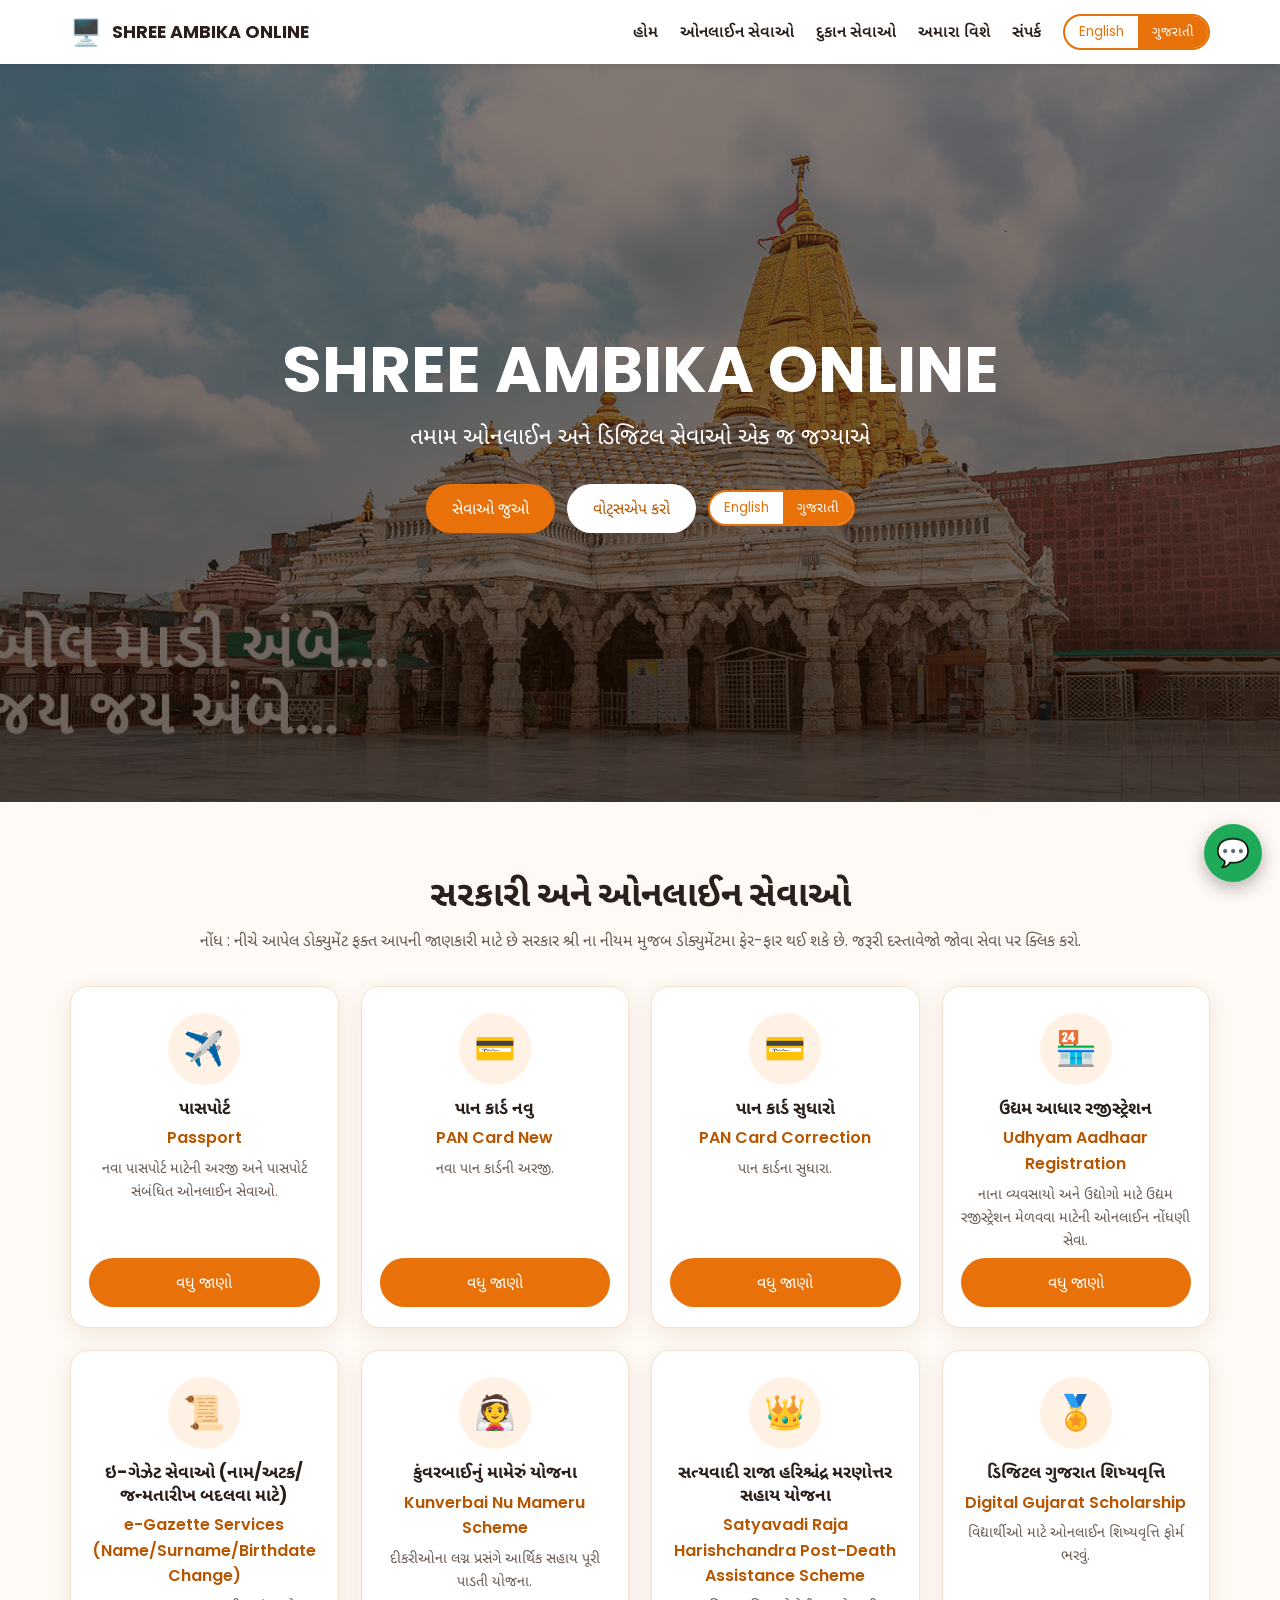
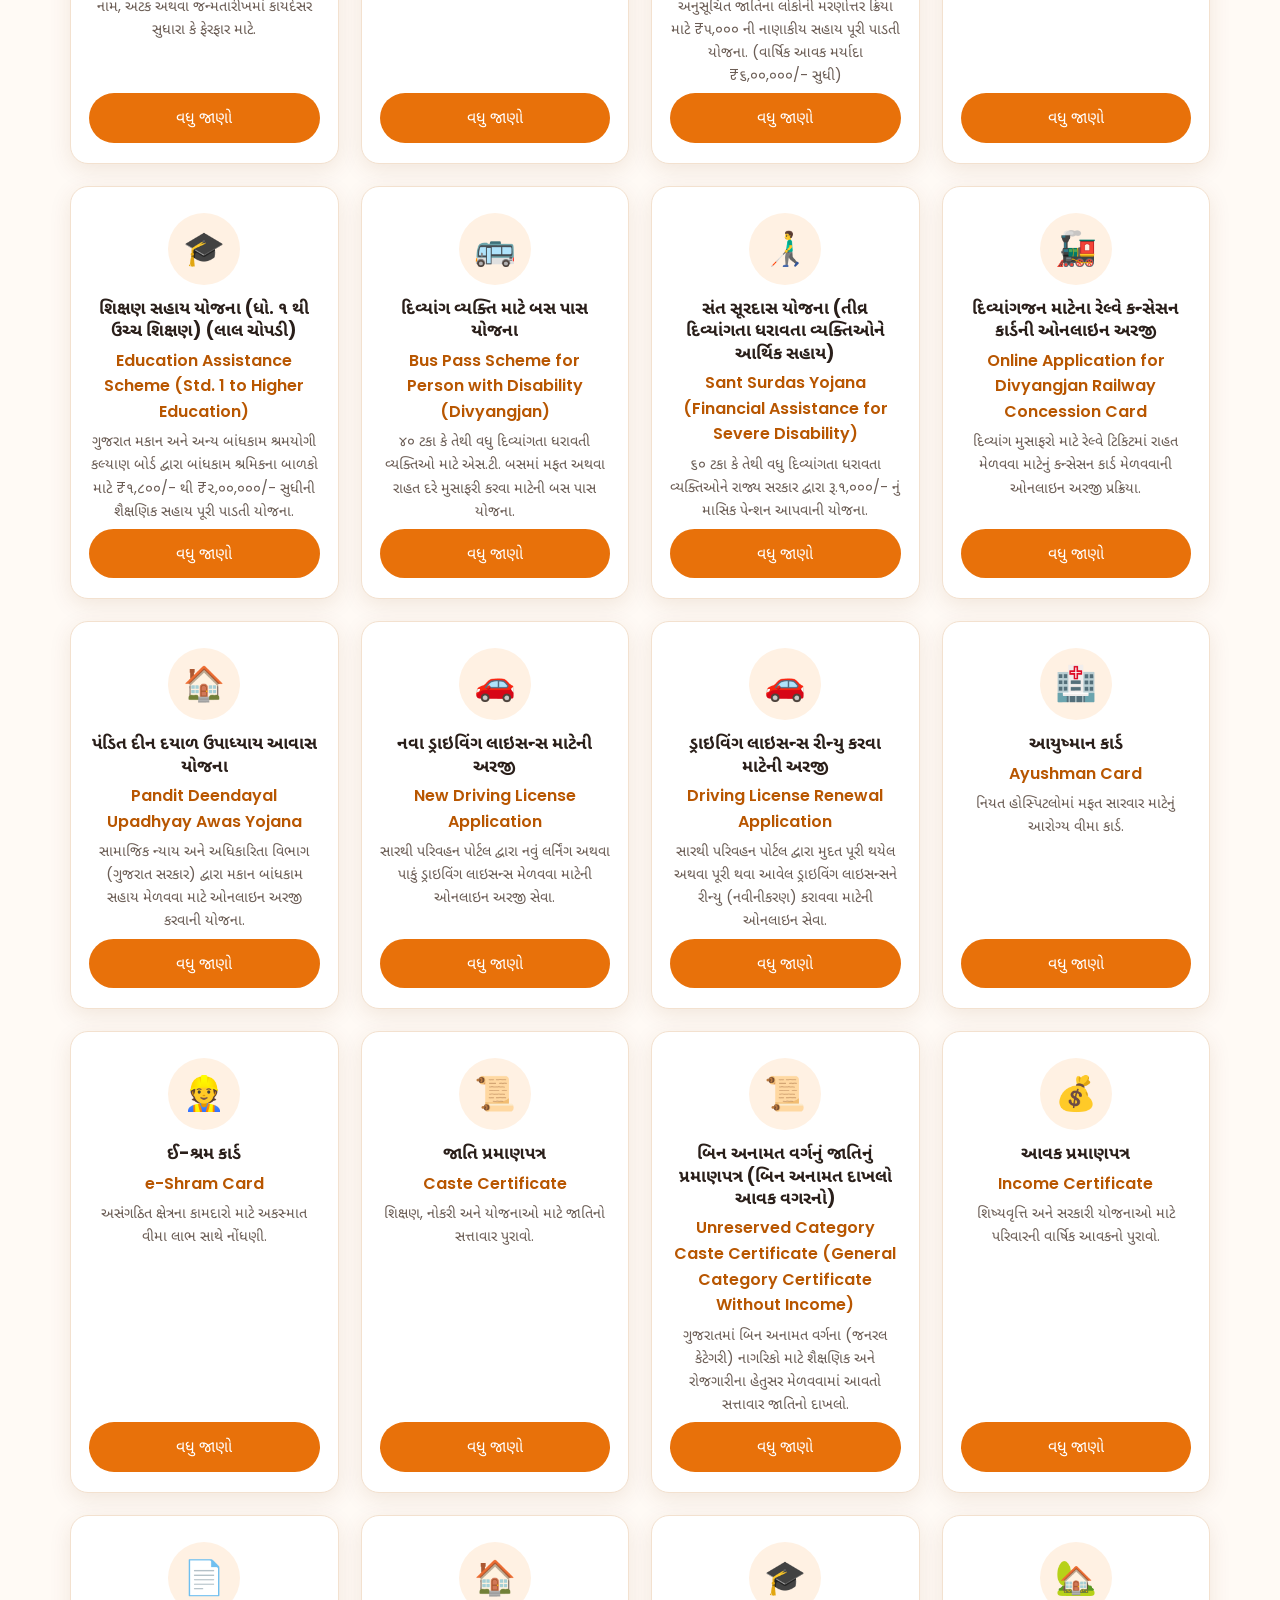
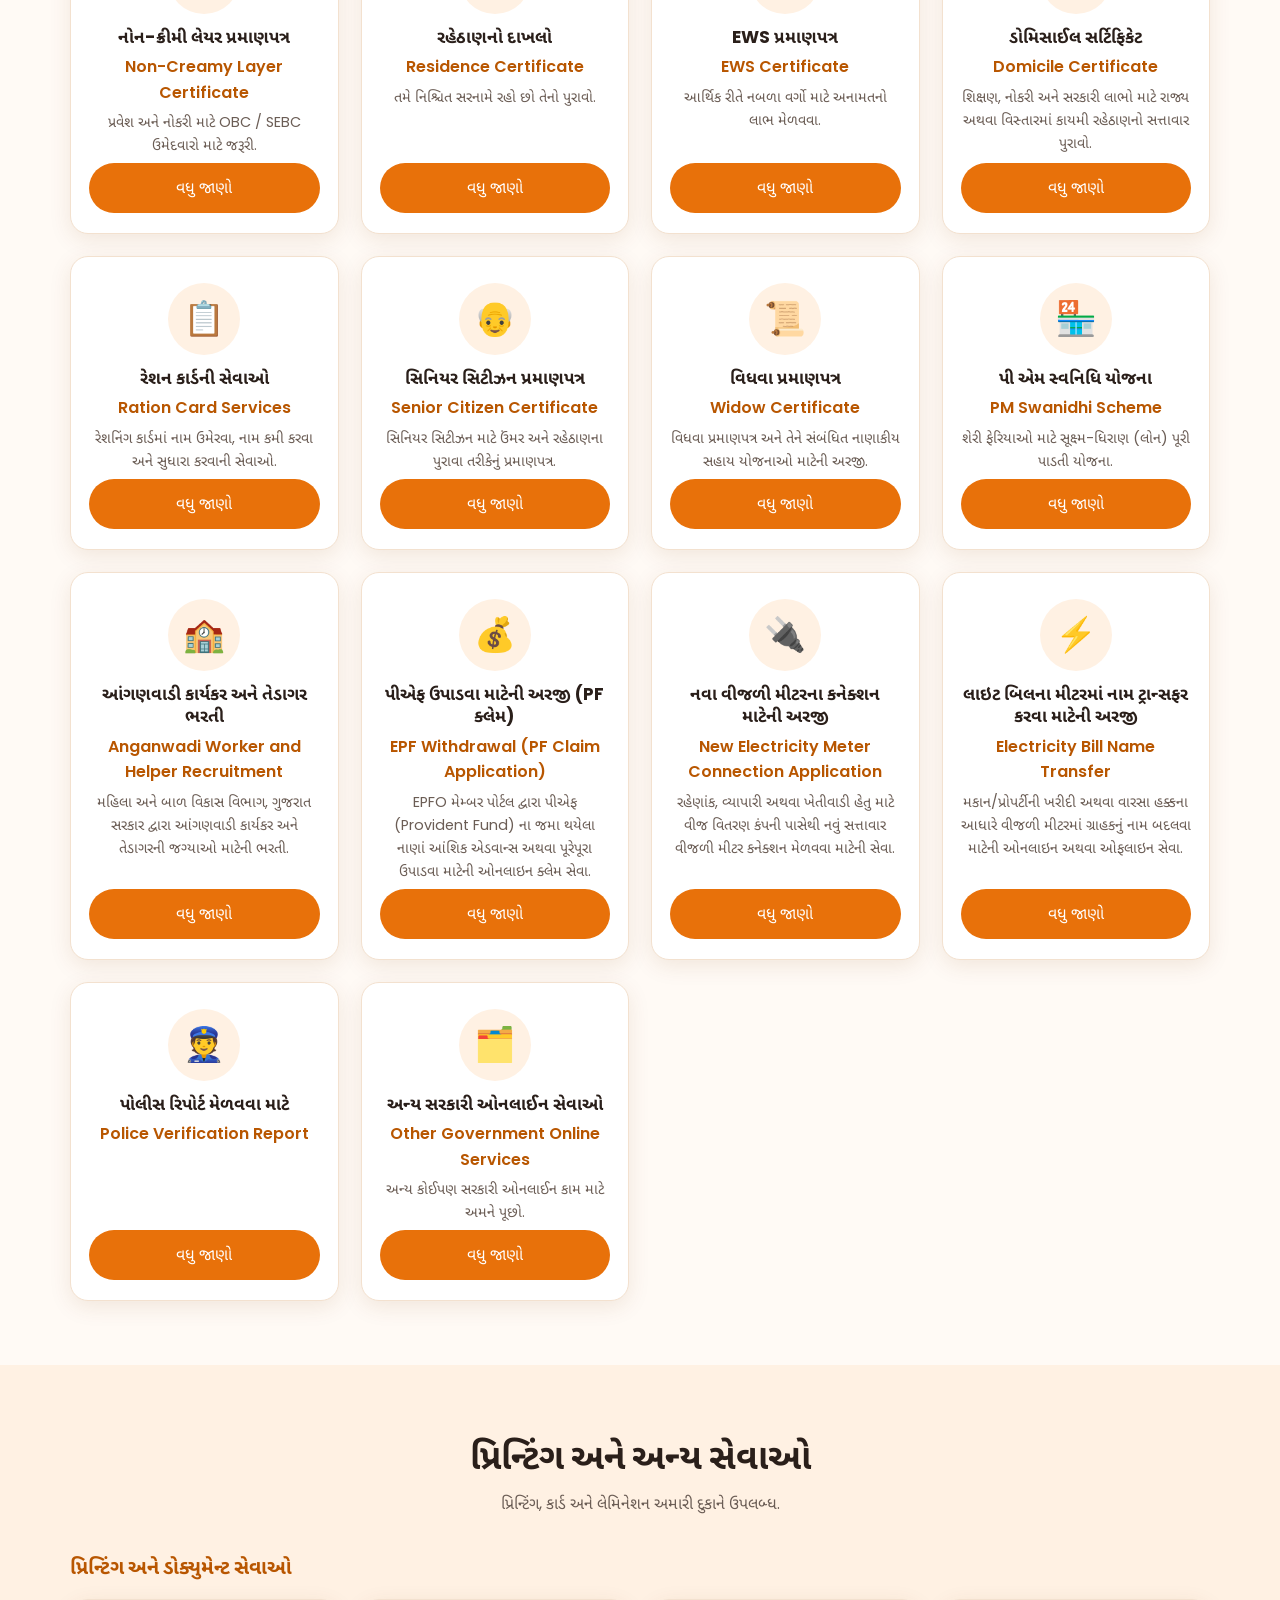
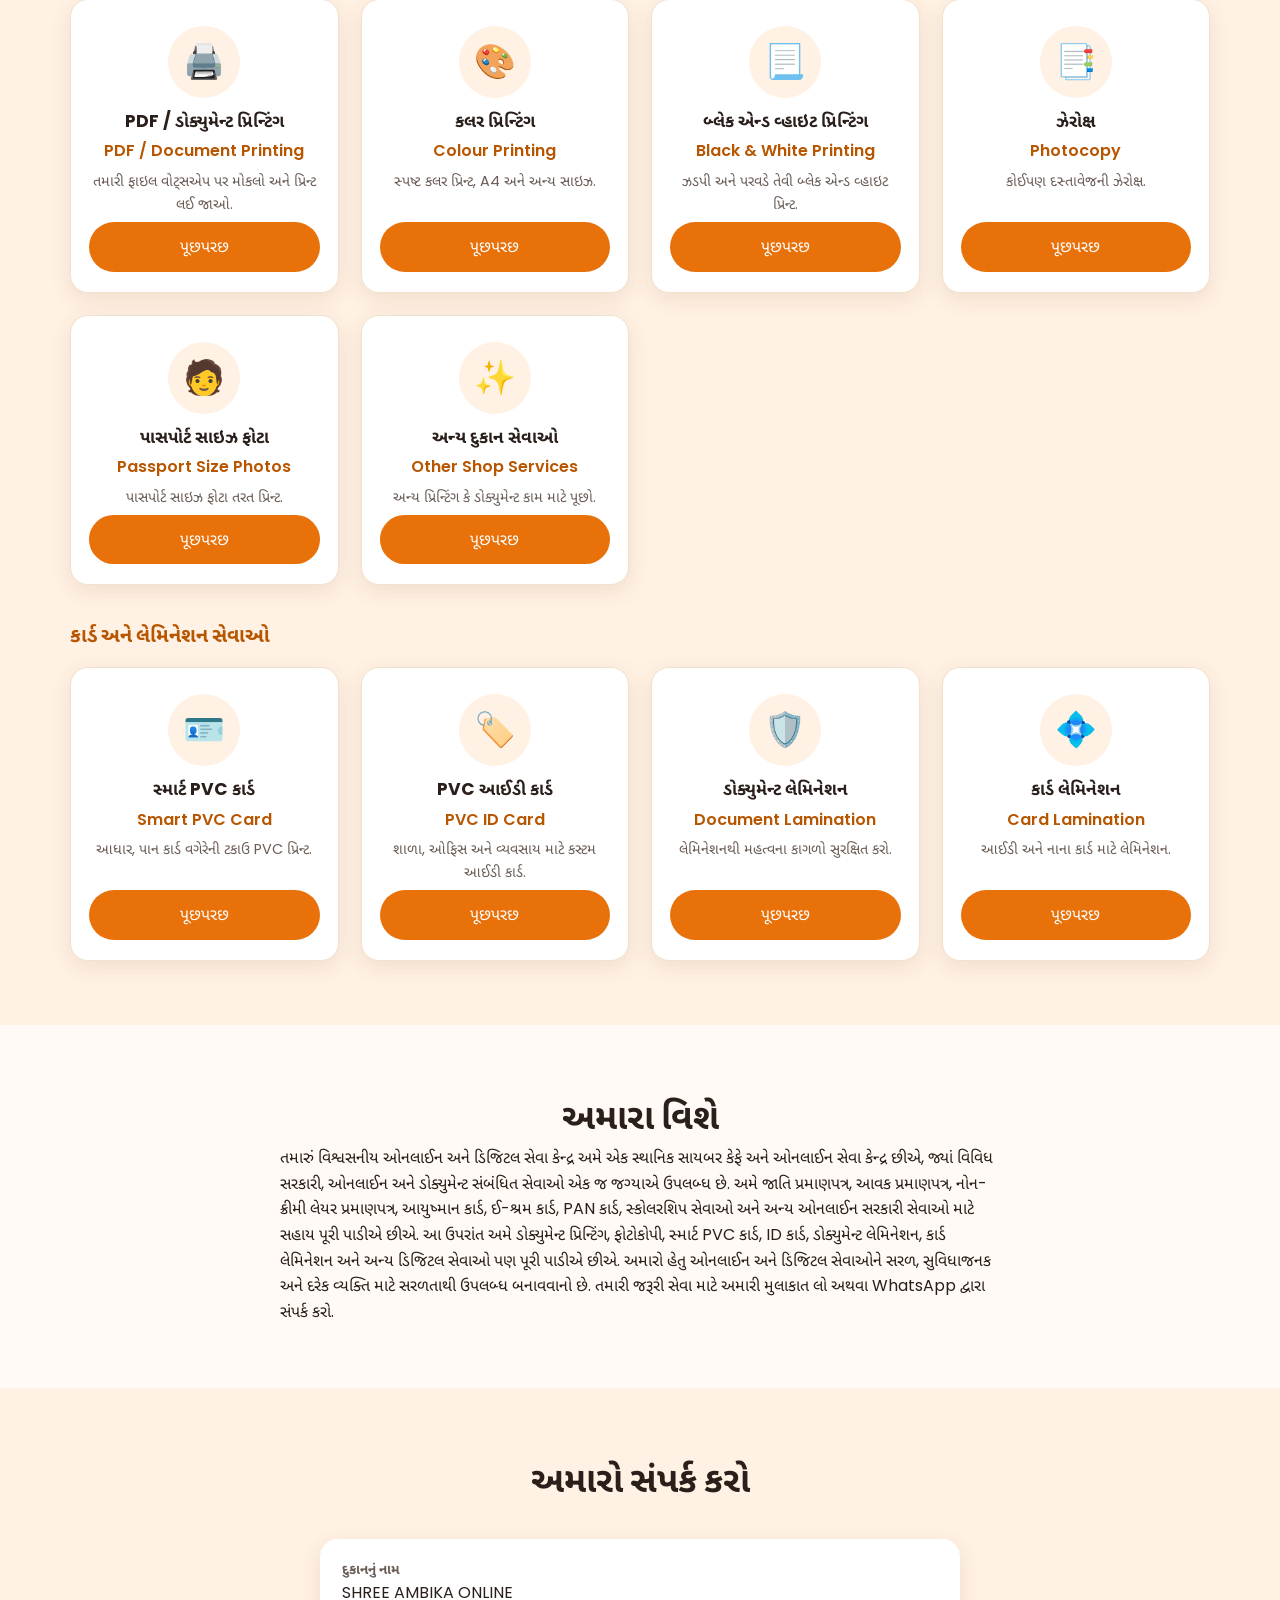
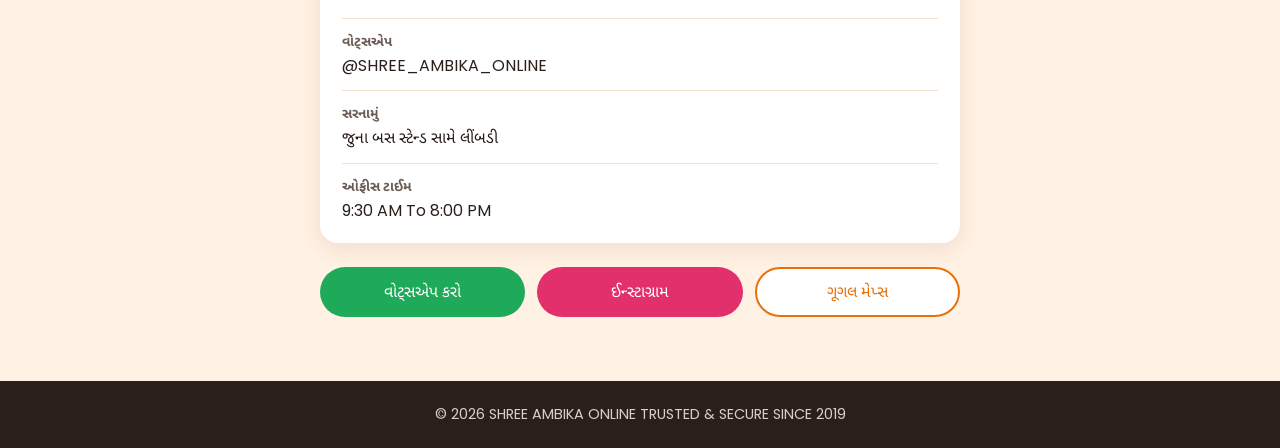
==== index.html @ cf7a9c47 "test push" ====
<!DOCTYPE html>
<html lang="en">

<head>
    <meta charset="UTF-8">
    <meta name="viewport" content="width=device-width, initial-scale=1">
    <title>SHREE AMBIKA ONLINE</title>
    <link rel="icon" type="image/png" href="images/logo.png">
    <link rel="preconnect" href="https://fonts.googleapis.com">
    <link rel="preconnect" href="https://fonts.gstatic.com" crossorigin>
    <link
        href="https://fonts.googleapis.com/css2?family=Noto+Sans+Gujarati:wght@400;600;700&family=Poppins:wght@400;600;700&display=swap"
        rel="stylesheet">
    <link rel="stylesheet" href="style.css">
</head>
<!-- git push test -->
<body>
    <header class="header">
        <div class="wrap bar">
            <a href="#home" class="brand"><span class="logo" id="logo">🖥️</span><span data-shop-name></span></a>
            <button class="burger" id="burger" aria-label="Menu" aria-expanded="false">☰</button>
            <nav id="nav" class="nav">
                <a href="#home" data-i18n="nav_home"></a>
                <a href="#online" data-i18n="nav_online"></a>
                <a href="#shop" data-i18n="nav_shop"></a>
                <a href="#about" data-i18n="nav_about"></a>
                <a href="#contact" data-i18n="nav_contact"></a>
                <div class="lang"><button data-lang="en" class="on">English</button><button
                        data-lang="gu">ગુજરાતી</button></div>
            </nav>
        </div>
    </header>

    <section class="hero" id="home">
        <div class="hero-inner wrap">
            <h1 data-shop-name></h1>
            <p data-i18n="tagline"></p>
            <div class="actions">
                <a href="#online" class="btn primary" data-i18n="view_services"></a>
                <a href="#" class="btn light" data-wa data-i18n="whatsapp_us"></a>
                <div class="lang"><button data-lang="en" class="on">English</button><button
                        data-lang="gu">ગુજરાતી</button></div>
            </div>
        </div>
    </section>

    <main>
        <section class="section" id="online">
            <div class="wrap">
                <h2 data-i18n="online_title"></h2>
                <p class="sub" data-i18n="online_sub"></p>
                <div class="grid" id="gov-grid"></div>
            </div>
        </section>

        <section class="section alt" id="shop">
            <div class="wrap">
                <h2 data-i18n="shop_title"></h2>
                <p class="sub" data-i18n="shop_sub"></p>
                <h3 data-i18n="cat_print"></h3>
                <div class="grid" id="print-grid"></div>
                <h3 data-i18n="cat_card"></h3>
                <div class="grid" id="card-grid"></div>
            </div>
        </section>

        <section class="section" id="about">
            <div class="wrap narrow">
                <h2 data-i18n="about_title"></h2>
                <p data-i18n="about_text"></p>
            </div>
        </section>

        <section class="section alt" id="contact">
            <div class="wrap">
                <h2 data-i18n="contact_title"></h2>
                <div class="contact">
                    <ul id="contact-list"></ul>
                    <div class="contact-btns">
                        <!-- <a class="btn primary" id="call-btn" data-i18n="call"></a> -->
                        <a class="btn wa" data-wa data-i18n="whatsapp_us"></a>
                        <a class="btn insta" id="insta-btn" target="_blank" rel="noopener" data-i18n="instagram"></a>
                        <a class="btn outline" id="map-btn" target="_blank" rel="noopener" data-i18n="map"></a>
                    </div>
                </div>
            </div>
        </section>
    </main>

    <footer class="footer">
        <div class="wrap">© <span id="year"></span> <span data-shop-name></span> TRUSTED & SECURE SINCE 2019</div>
    </footer>

    <a href="#" class="float-wa" data-wa aria-label="WhatsApp">💬</a>

    <div class="overlay" id="overlay" hidden>
        <div class="modal" role="dialog" aria-modal="true" aria-labelledby="m-title">
            <button class="close" id="m-close" aria-label="Close">✕</button>
            <div class="m-icon" id="m-icon"></div>
            <h2 id="m-title"></h2>
            <p class="m-gu" id="m-sub"></p>
            <p id="m-desc"></p>
            <div id="m-docs-wrap">
                <h3 data-i18n="req_docs"></h3>
                <ol id="m-docs"></ol>
            </div>
            <p class="m-meta" id="m-price"></p>
            <p class="m-meta" id="m-proc"></p>
            <div class="actions">
                <a class="btn wa" id="m-wa" target="_blank" rel="noopener"></a>
                <button class="btn outline" id="m-back" data-i18n="back"></button>
            </div>
        </div>
    </div>
    <script src="script.js"></script>
</body>

</html>
---- style.css ----
:root {
    --brand: #e8710a;
    --brand-d: #b85600;
    --ink: #2a1f1a;
    --muted: #6b5d55;
    --bg: #fffaf5;
    --alt: #fff1e3;
    --card: #fff;
    --wa: #1faa59;
    --r: 18px
}

* {
    box-sizing: border-box;
    margin: 0
}

html {
    scroll-behavior: smooth;
    scroll-padding-top: 70px
}

body {
    font-family: 'Poppins', 'Noto Sans Gujarati', sans-serif;
    color: var(--ink);
    background: var(--bg);
    line-height: 1.6
}

.wrap {
    max-width: 1180px;
    margin: auto;
    padding: 0 20px
}

.narrow {
    max-width: 760px
}

a {
    color: inherit;
    text-decoration: none
}

.header {
    position: sticky;
    top: 0;
    z-index: 50;
    background: #fff;
    box-shadow: 0 1px 8px rgba(0, 0, 0, .1)
}

.bar {
    display: flex;
    align-items: center;
    justify-content: space-between;
    height: 64px
}

.brand {
    display: flex;
    align-items: center;
    gap: 10px;
    font-weight: 700;
    font-size: 1.1rem
}

.logo {
    font-size: 1.6rem
}

.logo img {
    height: 38px;
    display: block
}

.nav {
    display: flex;
    align-items: center;
    gap: 22px;
    font-weight: 600
}

.nav a:hover {
    color: var(--brand)
}

.burger {
    display: none;
    font-size: 1.6rem;
    background: none;
    border: 0;
    cursor: pointer;
    padding: 8px
}

.lang {
    display: inline-flex;
    border: 2px solid var(--brand);
    border-radius: 99px;
    overflow: hidden;
    background: #fff
}

.lang button {
    border: 0;
    background: none;
    padding: 6px 14px;
    font: 600 .9rem inherit;
    font-family: inherit;
    cursor: pointer;
    color: var(--brand)
}

.lang button.on {
    background: var(--brand);
    color: #fff
}

.hero {
    min-height: 82vh;
    display: flex;
    align-items: center;
    color: #fff;
    text-align: center;
    /* background: linear-gradient(rgba(30, 12, 0, .55), rgba(30, 12, 0, .65)), url('images/ambaji-temple.jpg') center/cover no-repeat, linear-gradient(135deg, #b85600, #5a2400) */
    background: linear-gradient(rgba(30, 12, 0, .55), rgba(30, 12, 0, .65)), url('images/ambaji_temple_photo.jpg') center/cover no-repeat, linear-gradient(135deg, #b85600, #5a2400)
}

.hero h1 {
    font-size: clamp(2.1rem, 6vw, 4rem);
    line-height: 1.15;
    margin-bottom: 12px
}

.hero p {
    font-size: clamp(1.05rem, 2.6vw, 1.45rem);
    max-width: 720px;
    margin: 0 auto 28px
}

.actions {
    display: flex;
    flex-wrap: wrap;
    gap: 12px;
    justify-content: center;
    align-items: center
}

.btn {
    display: inline-flex;
    align-items: center;
    justify-content: center;
    gap: 6px;
    min-height: 48px;
    padding: 10px 24px;
    border-radius: 99px;
    border: 2px solid transparent;
    font: 600 1rem inherit;
    font-family: inherit;
    cursor: pointer;
    transition: .2s
}

.btn.primary {
    background: var(--brand);
    color: #fff
}

.btn.primary:hover {
    background: var(--brand-d)
}

.btn.light {
    background: #fff;
    color: var(--brand-d)
}


.btn.wa {
    background: var(--wa);
    color: #fff
}

.btn.insta {
    background: #e1306c;
    color: #fff;
}

.btn.insta:hover {
    background: #c13584;
}

.btn.outline {
    border-color: var(--brand);
    color: var(--brand);
    background: #fff
}

.btn.outline:hover {
    background: var(--brand);
    color: #fff
}

.section {
    padding: 64px 0
}

.alt {
    background: var(--alt)
}

h2 {
    font-size: clamp(1.6rem, 4vw, 2.2rem);
    text-align: center
}

h3 {
    margin: 34px 0 16px;
    font-size: 1.25rem;
    color: var(--brand-d)
}

.sub {
    text-align: center;
    color: var(--muted);
    margin: 6px 0 32px
}

.grid {
    display: grid;
    grid-template-columns: repeat(4, 1fr);
    gap: 22px
}

.card {
    background: var(--card);
    border-radius: var(--r);
    padding: 26px 18px 20px;
    text-align: center;
    display: flex;
    flex-direction: column;
    align-items: center;
    gap: 6px;
    box-shadow: 0 6px 22px rgba(120, 60, 0, .1);
    border: 1px solid #f3e1cf;
    cursor: pointer;
    transition: transform .2s, box-shadow .2s
}

.card:hover,
.card:focus-visible {
    transform: translateY(-4px);
    box-shadow: 0 12px 28px rgba(120, 60, 0, .18);
    outline: none
}

.ic {
    width: 72px;
    height: 72px;
    border-radius: 50%;
    background: var(--alt);
    display: grid;
    place-items: center;
    font-size: 2.1rem;
    margin-bottom: 6px
}

.card h4 {
    font-size: 1.08rem;
    line-height: 1.3
}

.card .gu {
    font-weight: 600;
    color: var(--brand-d)
}

.card p {
    font-size: .9rem;
    color: var(--muted);
    flex: 1
}

.card .btn {
    width: 100%;
    margin-top: auto;
    flex-shrink: 0;
}

.price {
    font-weight: 700;
    color: var(--brand-d)
}

.contact {
    display: grid;
    gap: 24px;
    max-width: 640px;
    margin: 30px auto 0
}

.contact ul {
    list-style: none;
    padding: 0;
    background: #fff;
    border-radius: var(--r);
    padding: 8px 22px;
    box-shadow: 0 6px 22px rgba(120, 60, 0, .1)
}

.contact li {
    padding: 12px 0;
    border-bottom: 1px solid #f3e1cf
}

.contact li:last-child {
    border: 0
}

.contact b {
    display: block;
    font-size: .85rem;
    color: var(--muted)
}

.contact-btns {
    display: flex;
    flex-wrap: wrap;
    gap: 12px
}

.contact-btns .btn {
    flex: 1 1 150px
}

.footer {
    background: #2a1f1a;
    color: #d9cfc8;
    text-align: center;
    padding: 22px 0;
    font-size: .9rem
}

.float-wa {
    position: fixed;
    right: 18px;
    bottom: 18px;
    width: 58px;
    height: 58px;
    border-radius: 50%;
    background: var(--wa);
    display: grid;
    place-items: center;
    font-size: 1.7rem;
    box-shadow: 0 6px 18px rgba(0, 0, 0, .3);
    z-index: 60
}

.overlay {
    position: fixed;
    inset: 0;
    background: rgba(20, 10, 0, .6);
    display: flex;
    align-items: center;
    justify-content: center;
    padding: 16px;
    z-index: 100
}

.overlay[hidden] {
    display: none
}

.modal {
    background: #fff;
    border-radius: var(--r);
    max-width: 560px;
    width: 100%;
    max-height: 92vh;
    overflow: auto;
    padding: 28px 24px;
    position: relative;
    animation: pop .22s ease-out
}

@keyframes pop {
    from {
        opacity: 0;
        transform: scale(.95) translateY(12px)
    }
}

.close {
    position: absolute;
    right: 12px;
    top: 12px;
    width: 40px;
    height: 40px;
    border: 0;
    border-radius: 50%;
    background: var(--alt);
    font-size: 1.1rem;
    cursor: pointer
}

.m-icon {
    font-size: 2.4rem
}

.modal h2 {
    text-align: left;
    font-size: 1.6rem
}

.m-gu {
    color: var(--brand-d);
    font-weight: 600;
    font-size: 1.15rem;
    margin-bottom: 8px
}

.modal h3 {
    margin: 20px 0 8px
}

.modal ol {
    padding-left: 22px
}

.modal li {
    padding: 6px 0
}

.modal li small {
    display: block;
    color: var(--brand-d);
    font-weight: 600;
    font-size: .95rem
}

.m-meta {
    margin-top: 12px;
    font-weight: 600
}

.modal .actions {
    justify-content: flex-start;
    margin-top: 22px
}

@media(max-width:1000px) {
    .grid {
        grid-template-columns: repeat(3, 1fr)
    }
}

@media(max-width:760px) {
    .grid {
        /* grid-template-columns: repeat(2, 1fr); */
        grid-template-columns: repeat(2, minmax(0, 1fr));
        gap: 14px
    }

    .card {
        padding: 20px 12px 16px
    }

    .card p {
        display: none
    }

    .burger {
        display: block
    }

    .nav {
        position: absolute;
        top: 64px;
        left: 0;
        right: 0;
        background: #fff;
        flex-direction: column;
        align-items: stretch;
        gap: 0;
        padding: 8px 20px 16px;
        box-shadow: 0 8px 12px rgba(0, 0, 0, .1);
        display: none
    }

    .nav.open {
        display: flex
    }

    .nav a {
        padding: 14px 0;
        border-bottom: 1px solid #f3e1cf
    }

    .nav .lang {
        align-self: flex-start;
        margin-top: 12px
    }

    .hero .actions .lang {
        display: none
    }

    .section {
        padding: 44px 0
    }
}

@media(max-width:380px) {
    .grid {
        grid-template-columns: 1fr
    }
}

@media(prefers-reduced-motion:reduce) {
    * {
        animation: none !important;
        transition: none !important
    }
}
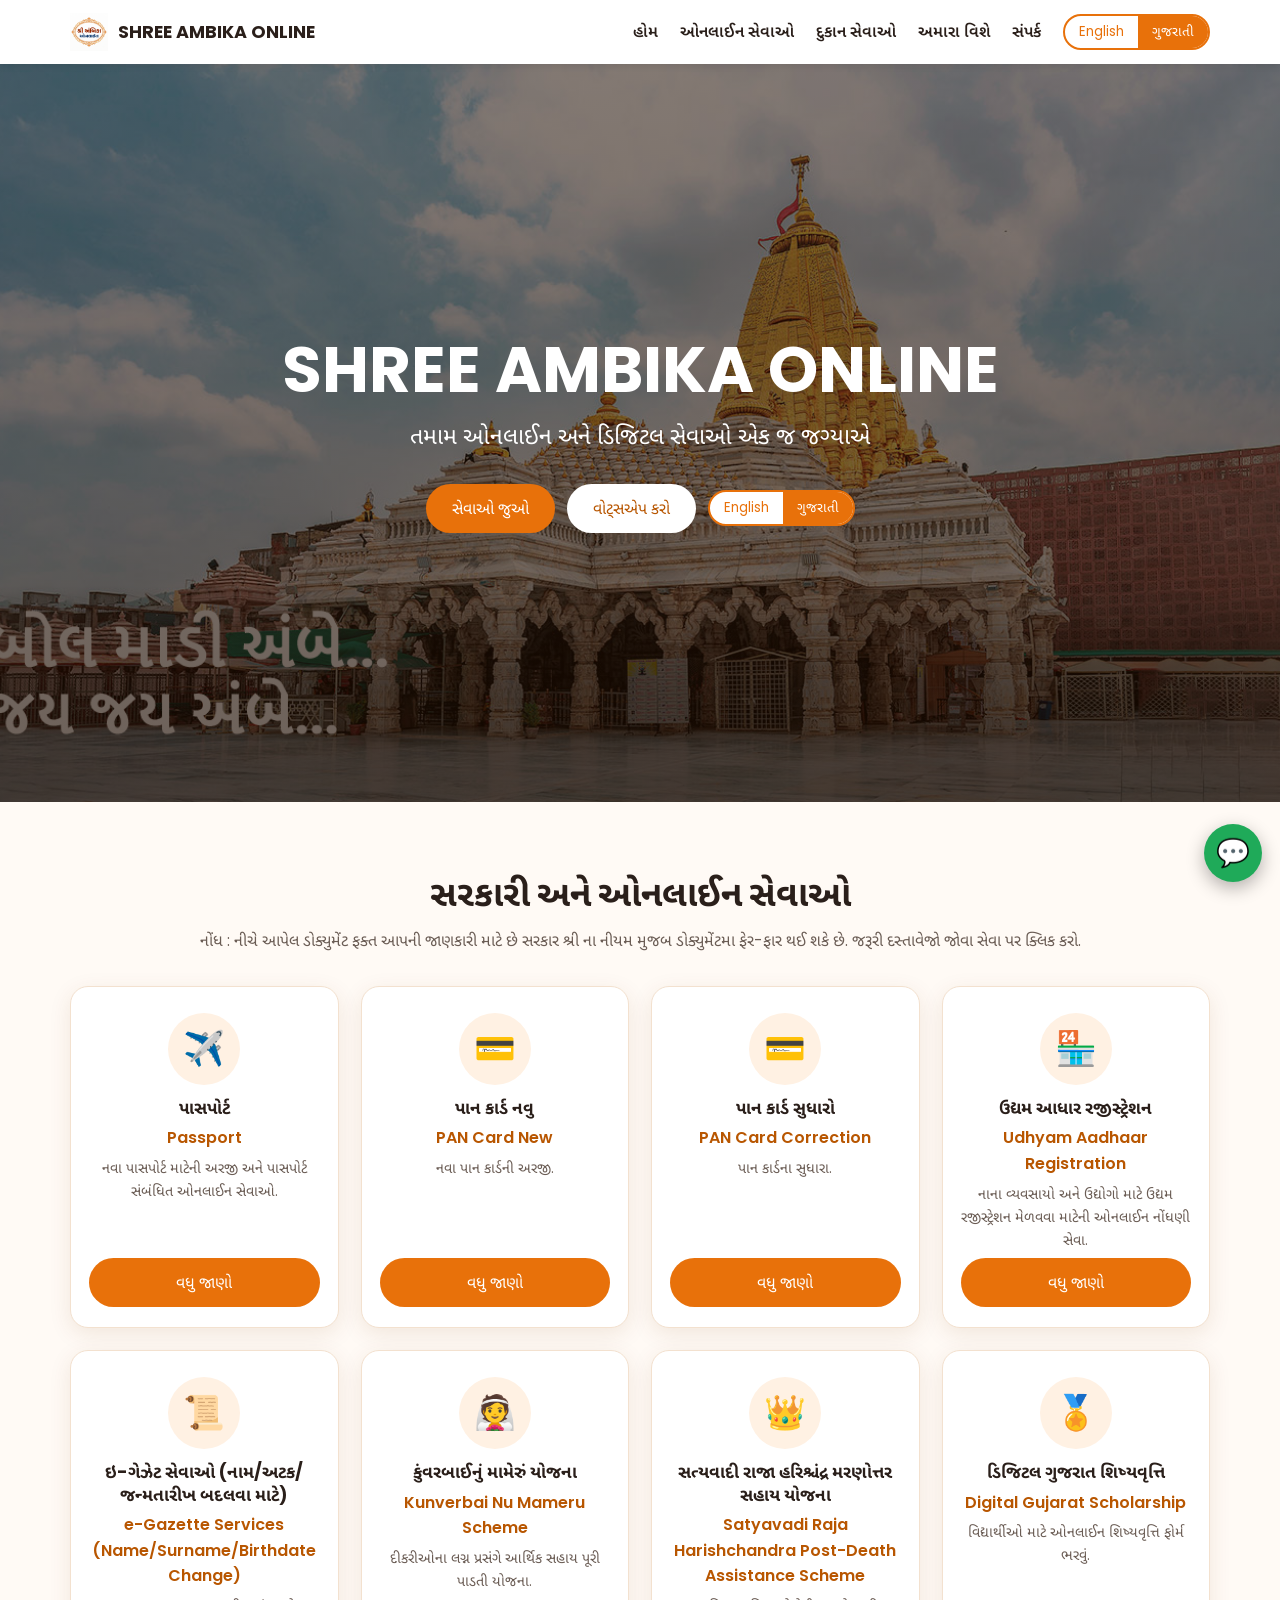
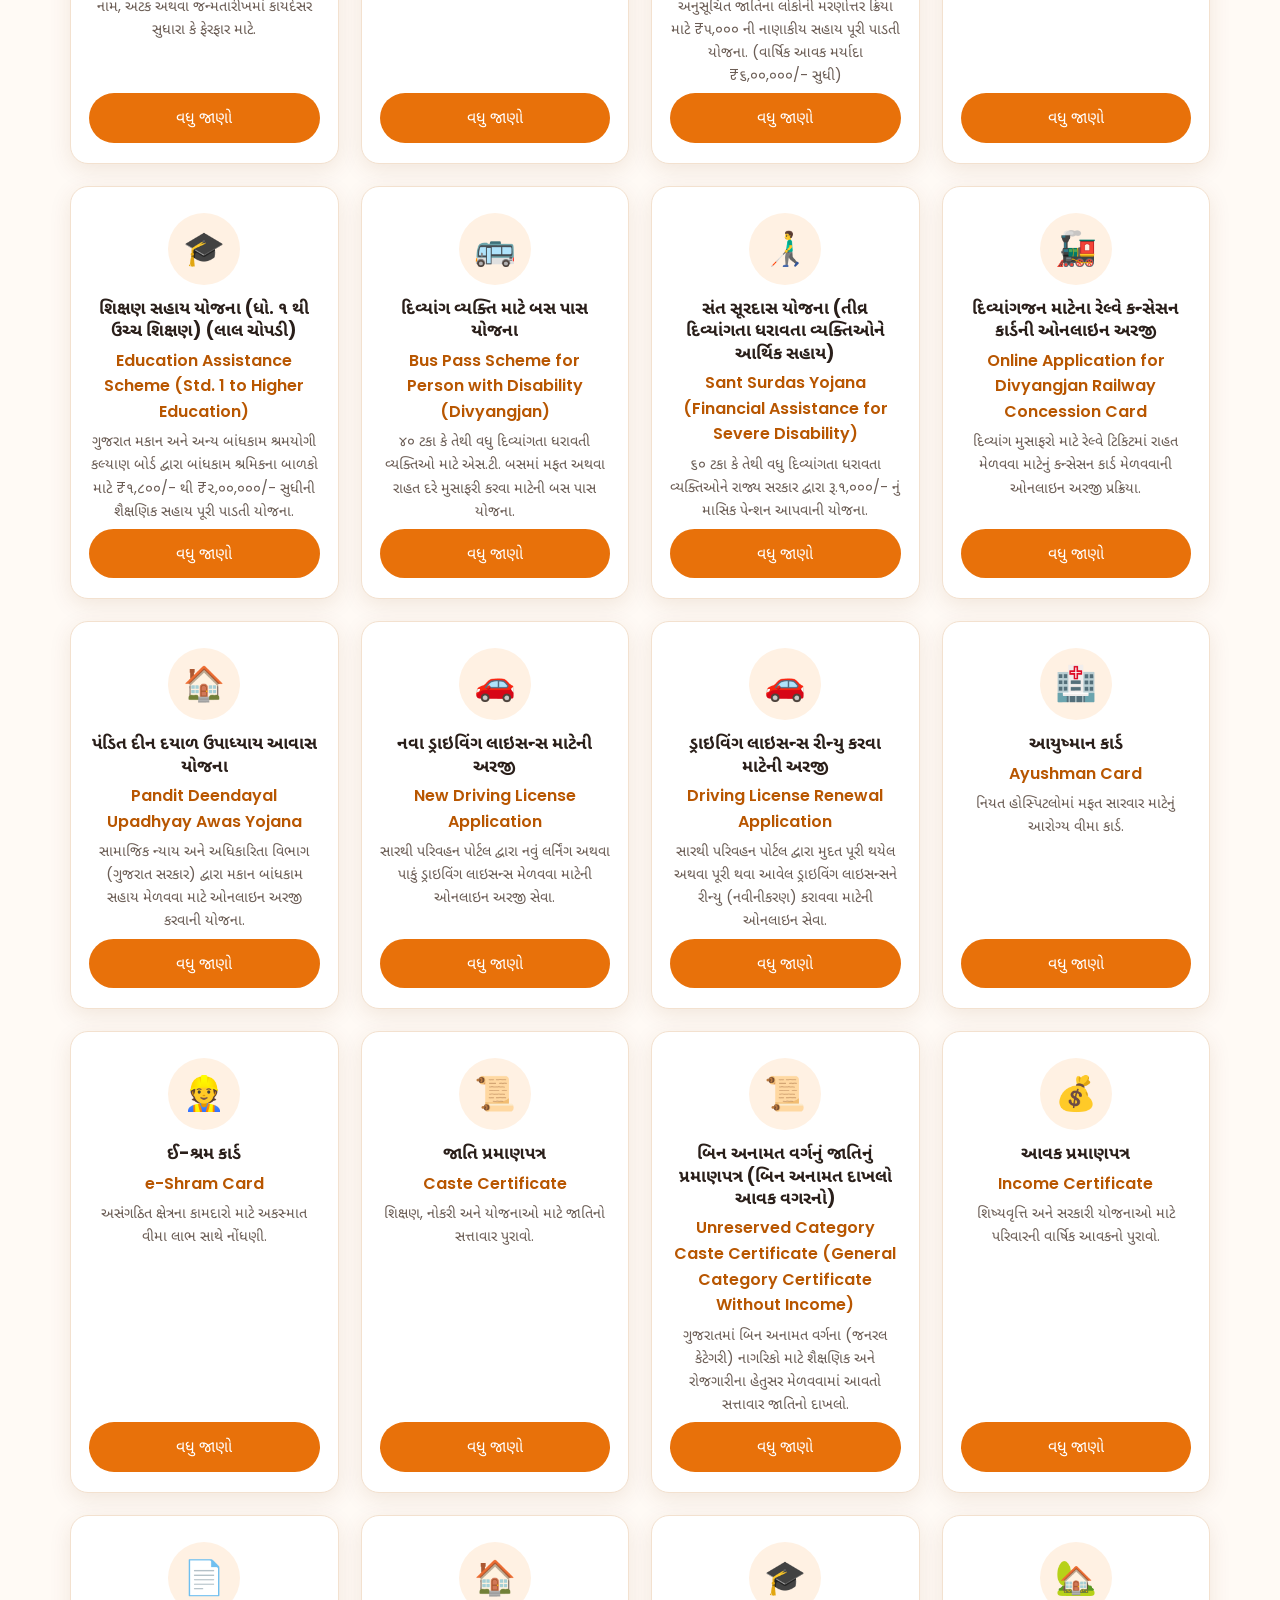
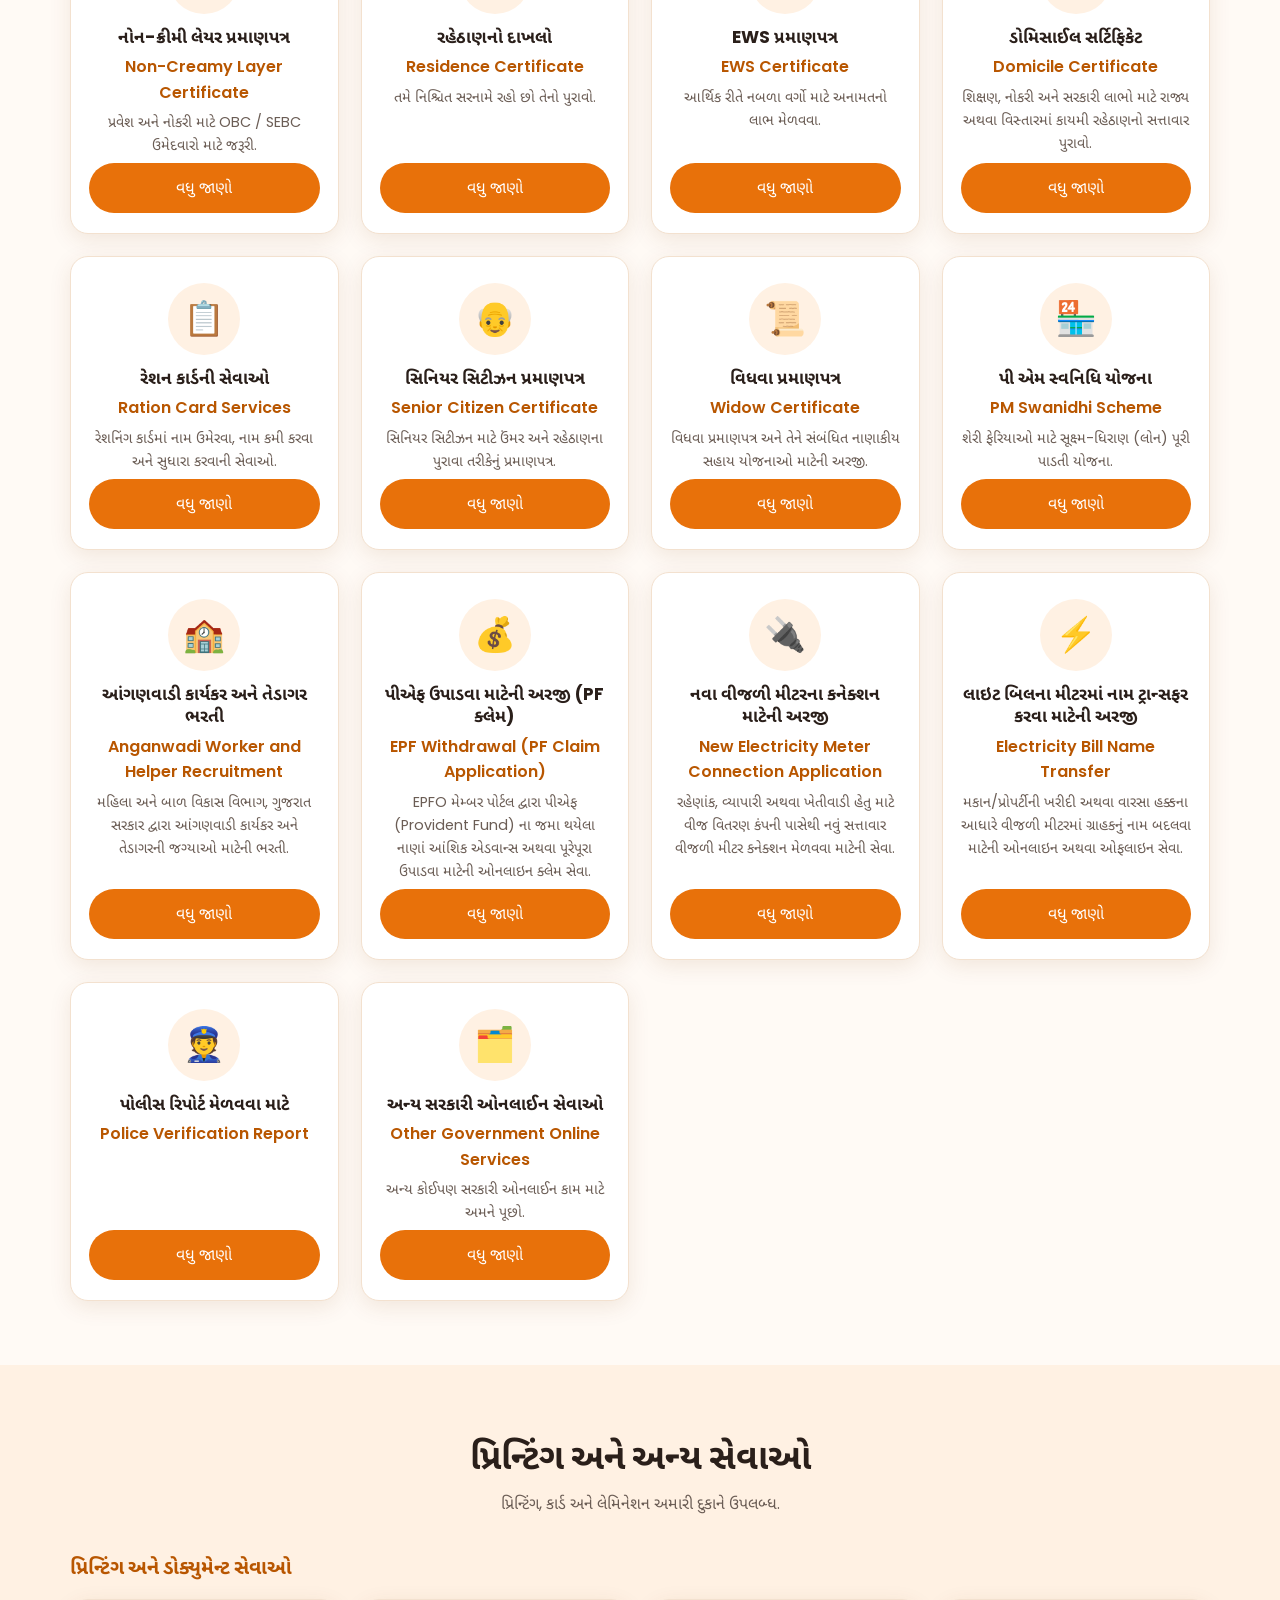
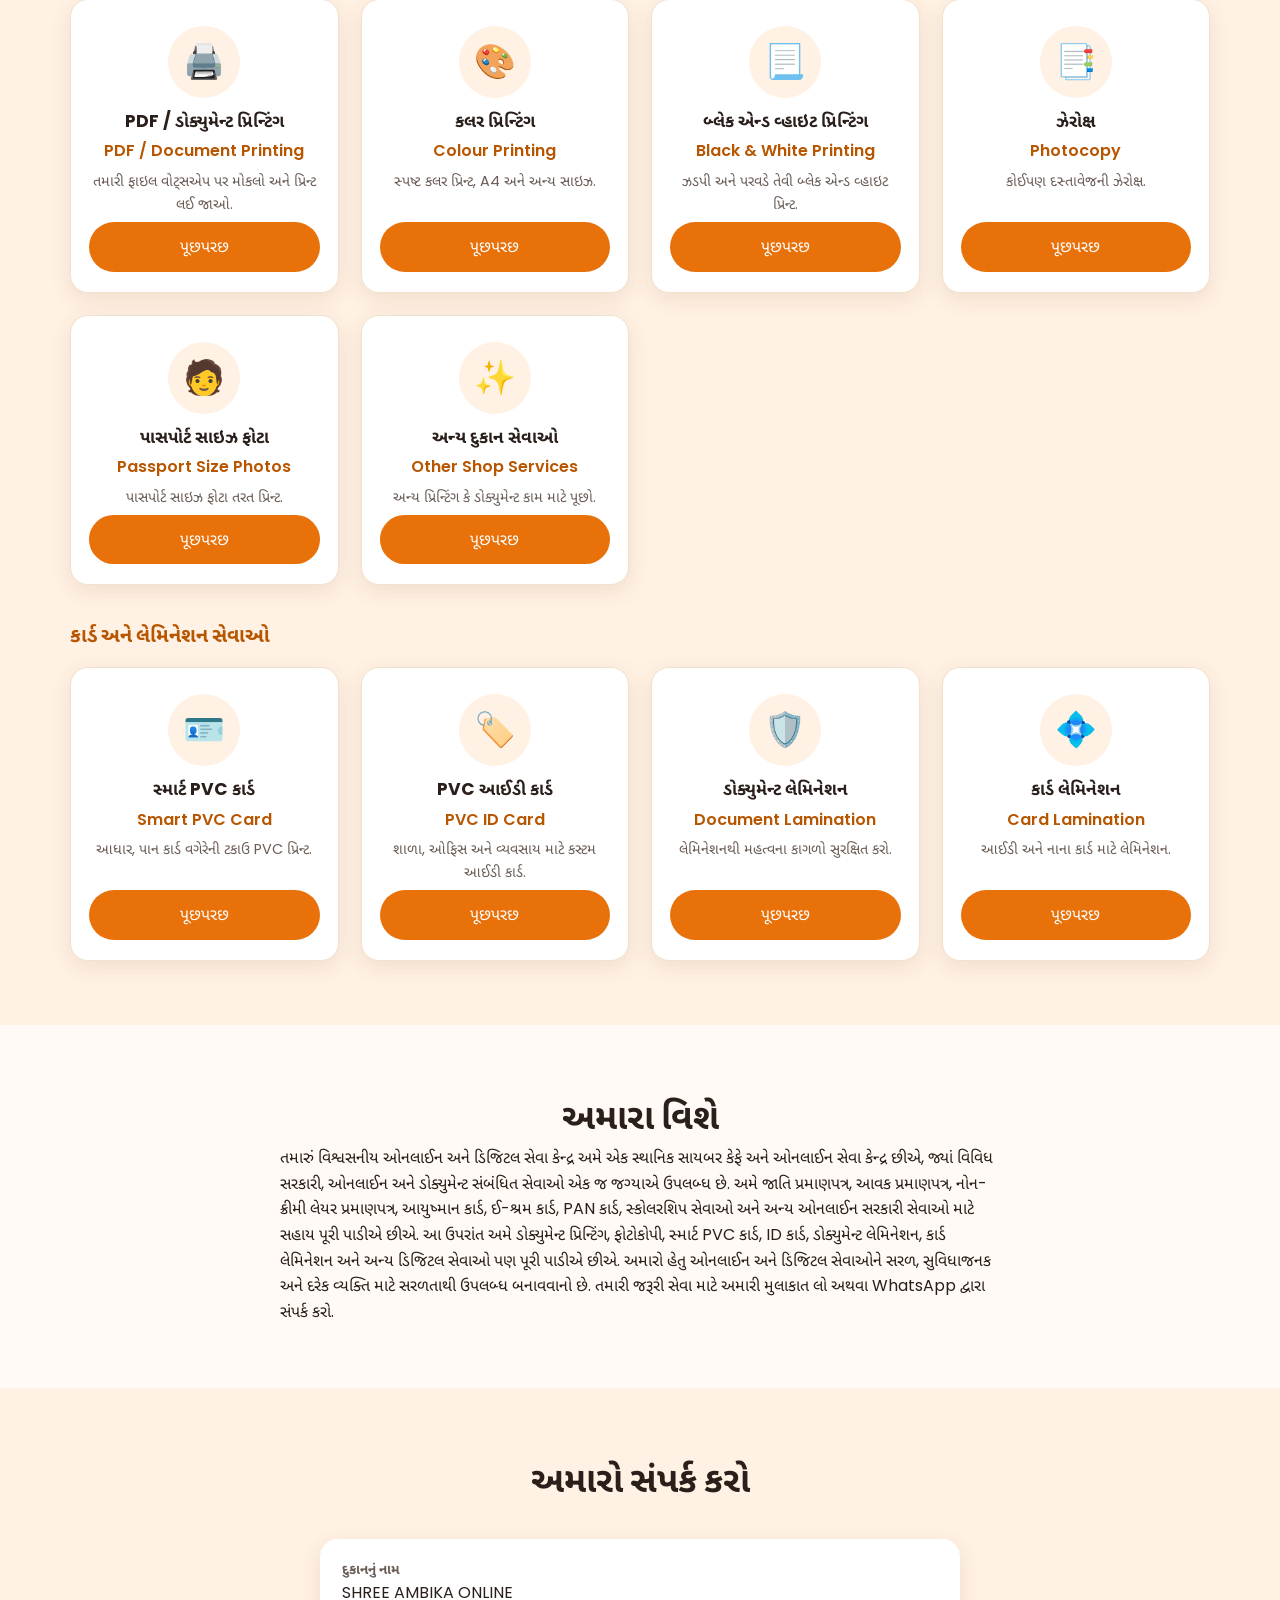
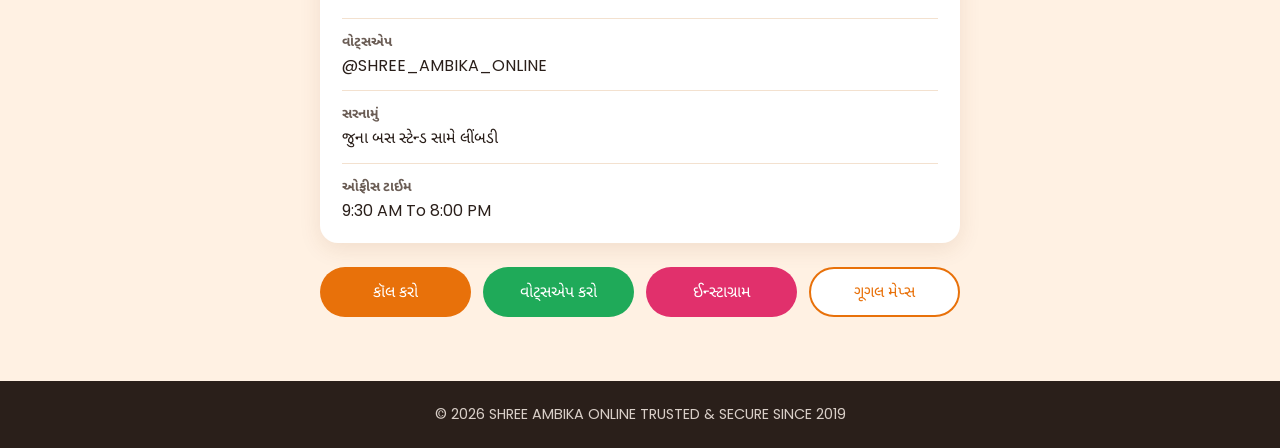
==== commit 83f59b8f: "test push" ====
--- a/index.html
+++ b/index.html
@@ -13,7 +13,7 @@
         rel="stylesheet">
     <link rel="stylesheet" href="style.css">
 </head>
-<!-- git push test -->
+
 <body>
     <header class="header">
         <div class="wrap bar">
@@ -77,7 +77,7 @@
                 <div class="contact">
                     <ul id="contact-list"></ul>
                     <div class="contact-btns">
-                        <!-- <a class="btn primary" id="call-btn" data-i18n="call"></a> -->
+                        <a class="btn primary" id="call-btn" data-i18n="call"></a>
                         <a class="btn wa" data-wa data-i18n="whatsapp_us"></a>
                         <a class="btn insta" id="insta-btn" target="_blank" rel="noopener" data-i18n="instagram"></a>
                         <a class="btn outline" id="map-btn" target="_blank" rel="noopener" data-i18n="map"></a>
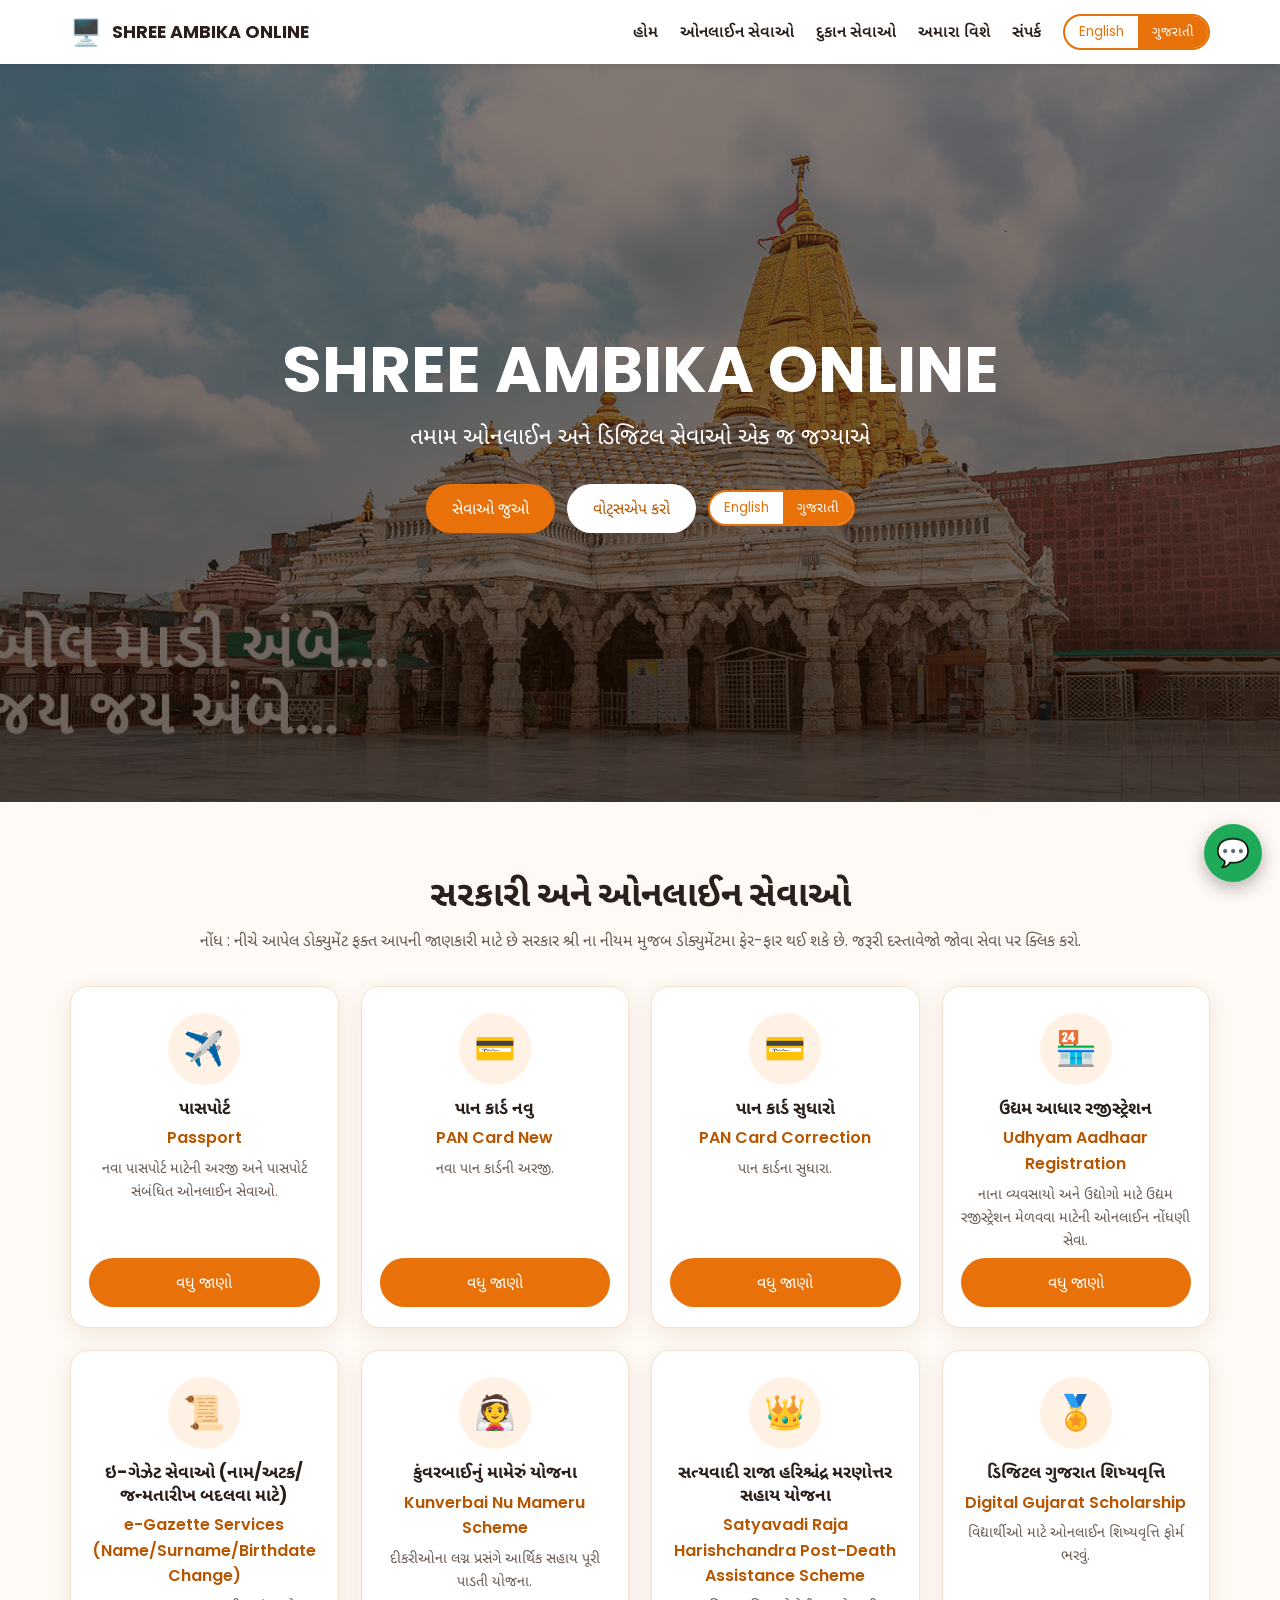
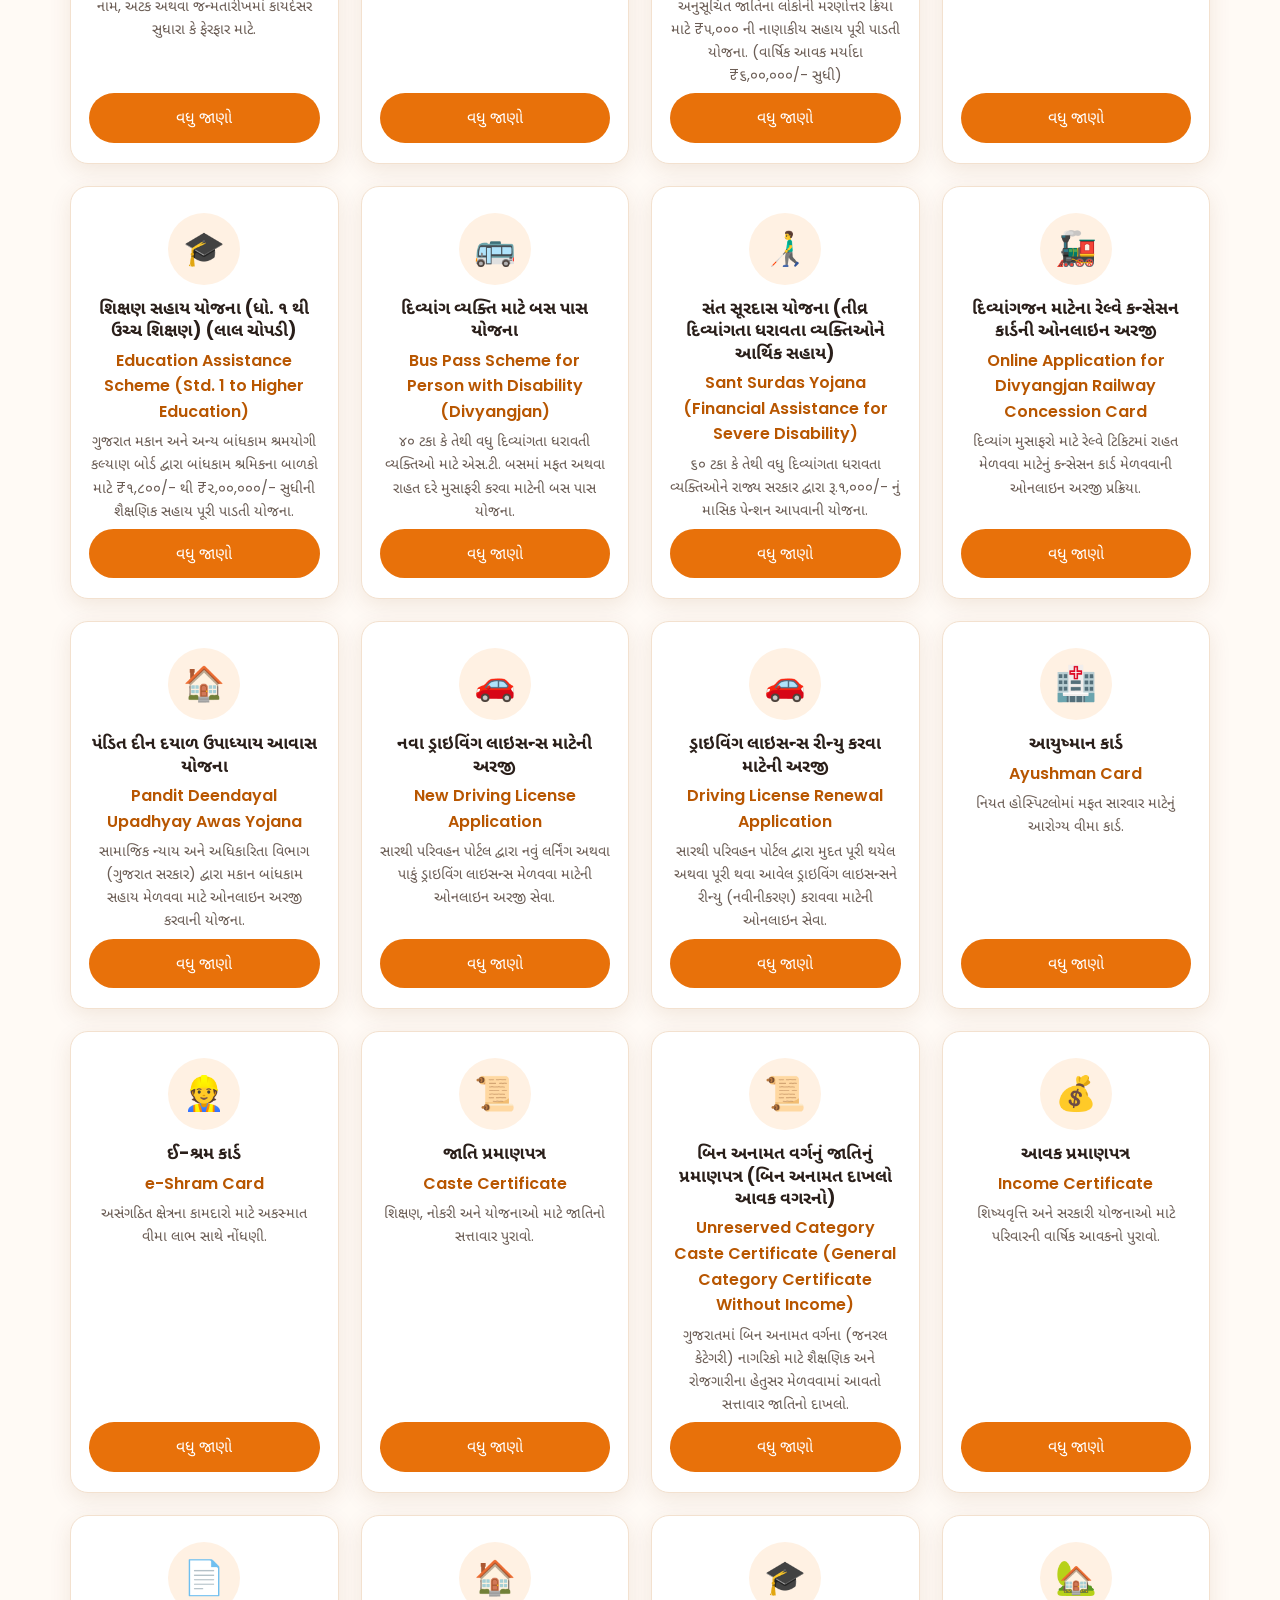
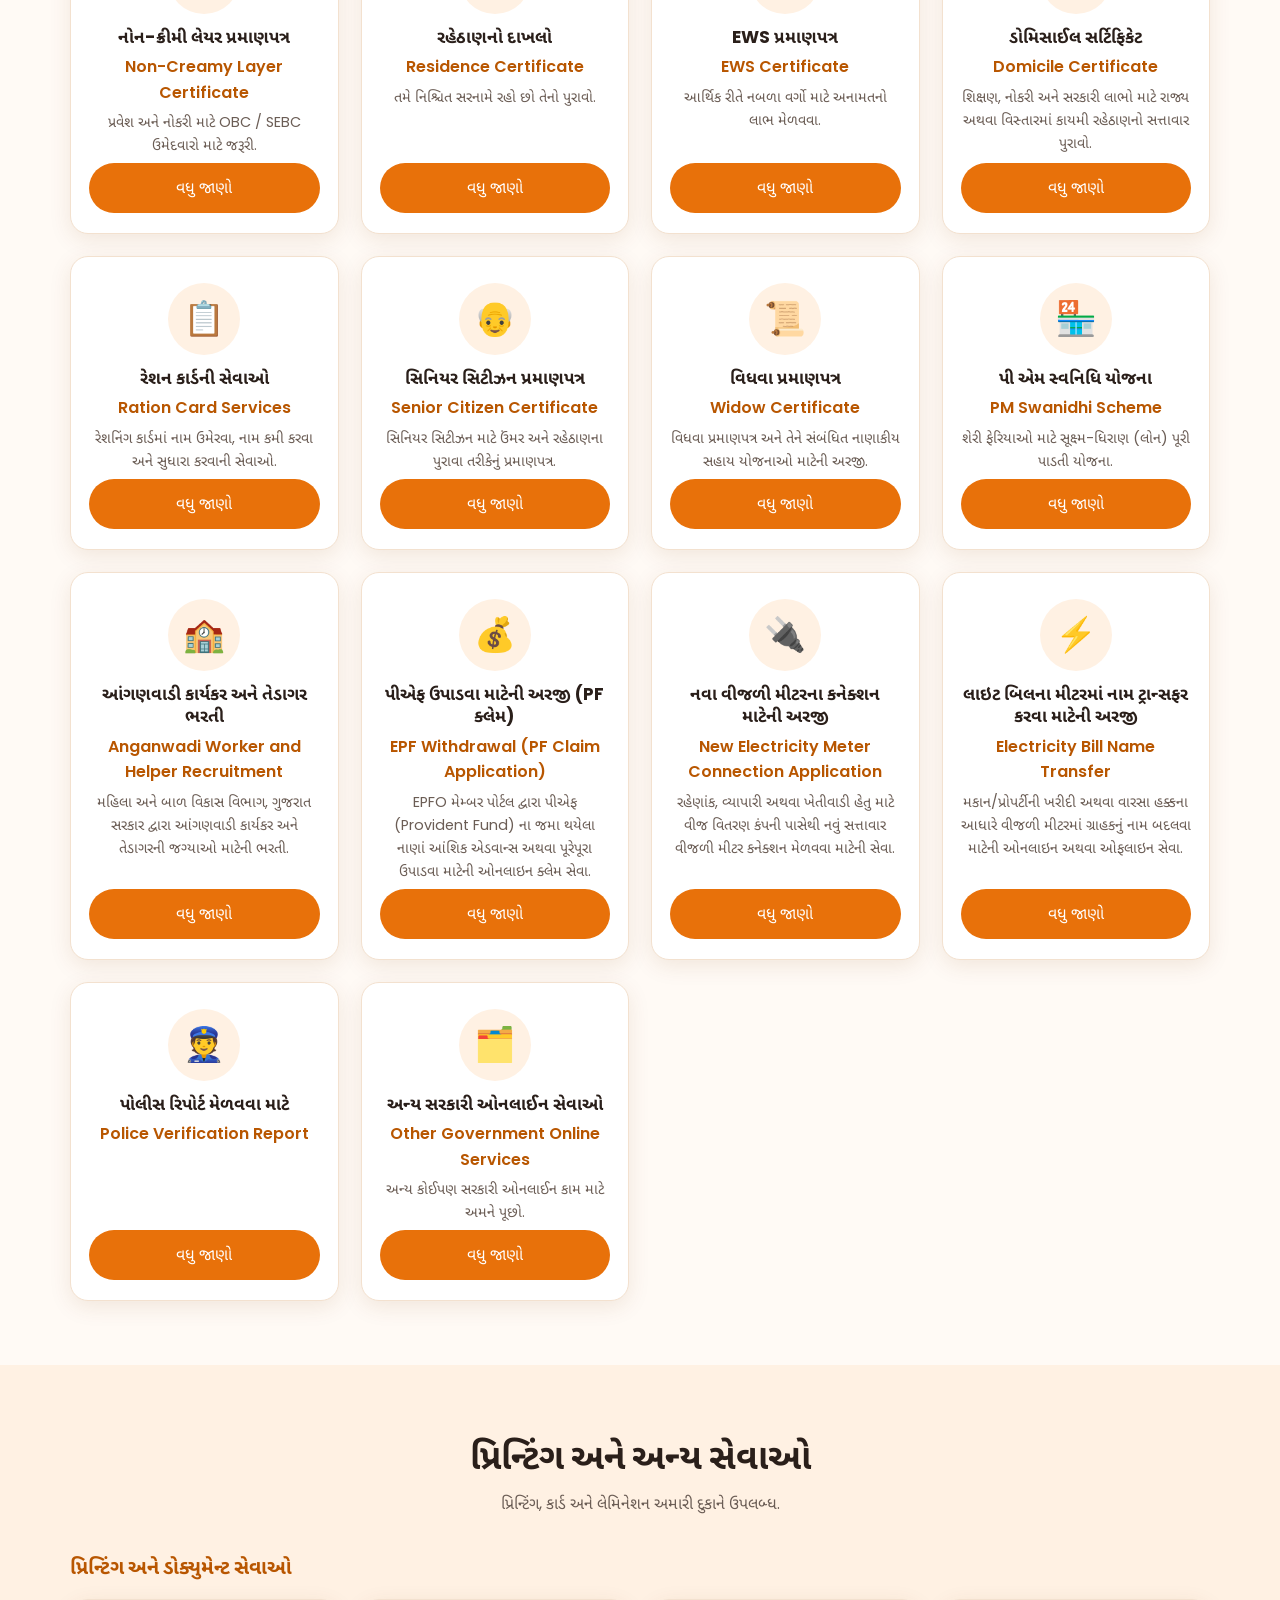
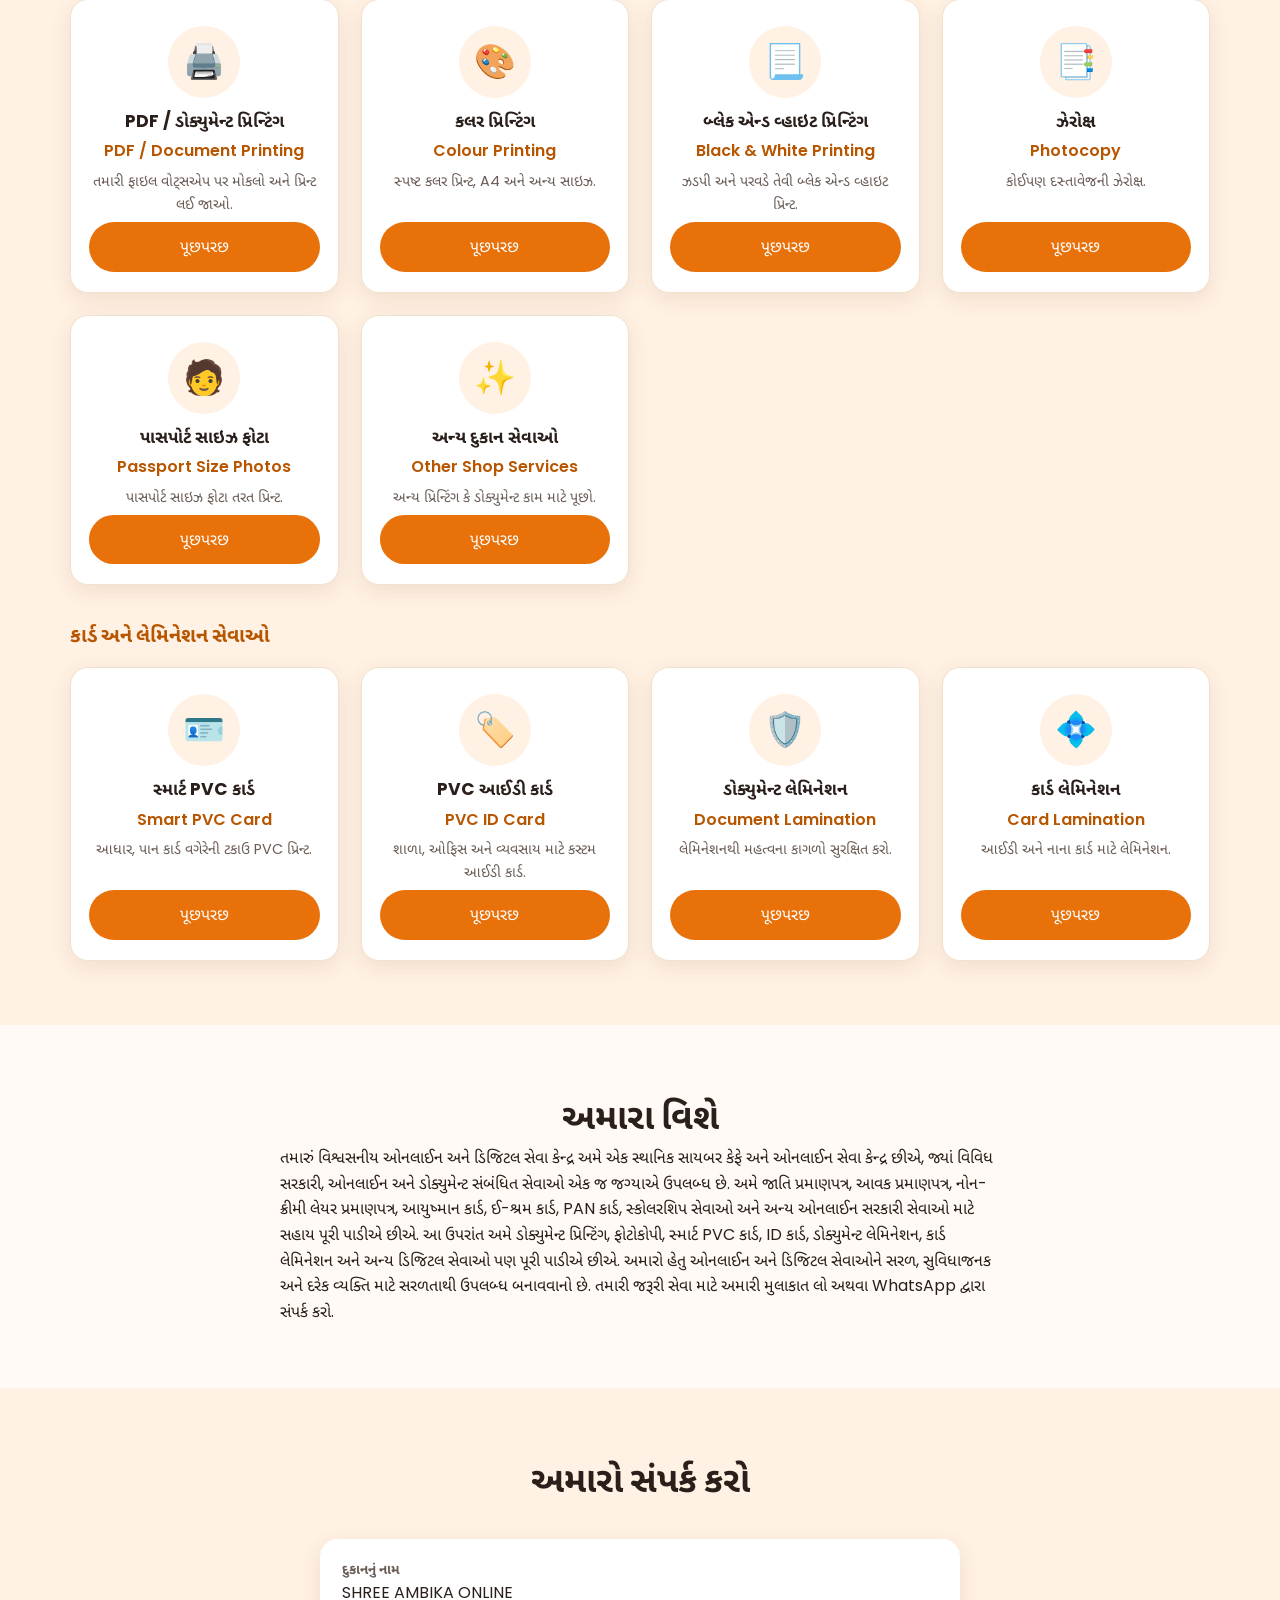
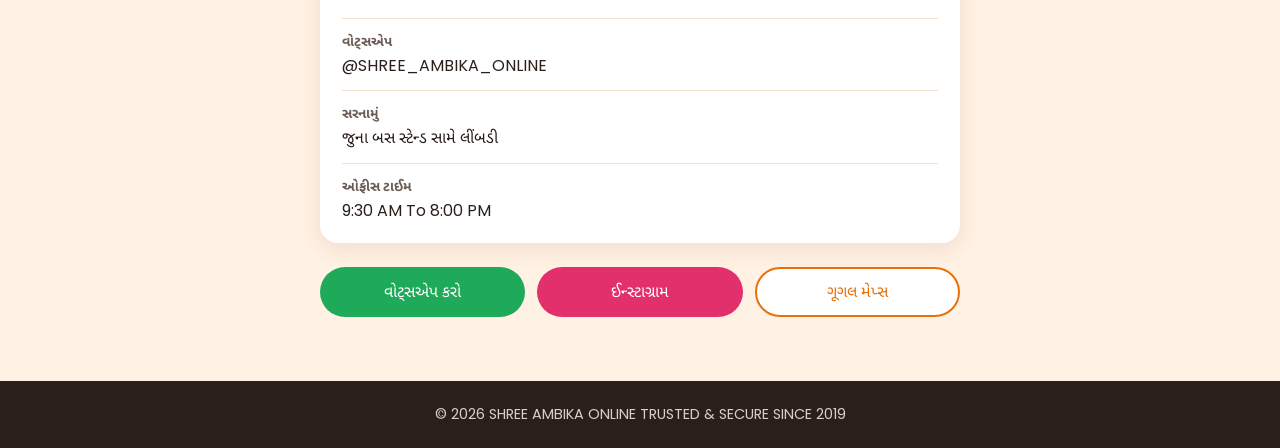
==== commit 4e945b05: "remove call button" ====
--- a/index.html
+++ b/index.html
@@ -77,7 +77,7 @@
                 <div class="contact">
                     <ul id="contact-list"></ul>
                     <div class="contact-btns">
-                        <a class="btn primary" id="call-btn" data-i18n="call"></a>
+                        <!-- <a class="btn primary" id="call-btn" data-i18n="call"></a> -->
                         <a class="btn wa" data-wa data-i18n="whatsapp_us"></a>
                         <a class="btn insta" id="insta-btn" target="_blank" rel="noopener" data-i18n="instagram"></a>
                         <a class="btn outline" id="map-btn" target="_blank" rel="noopener" data-i18n="map"></a>
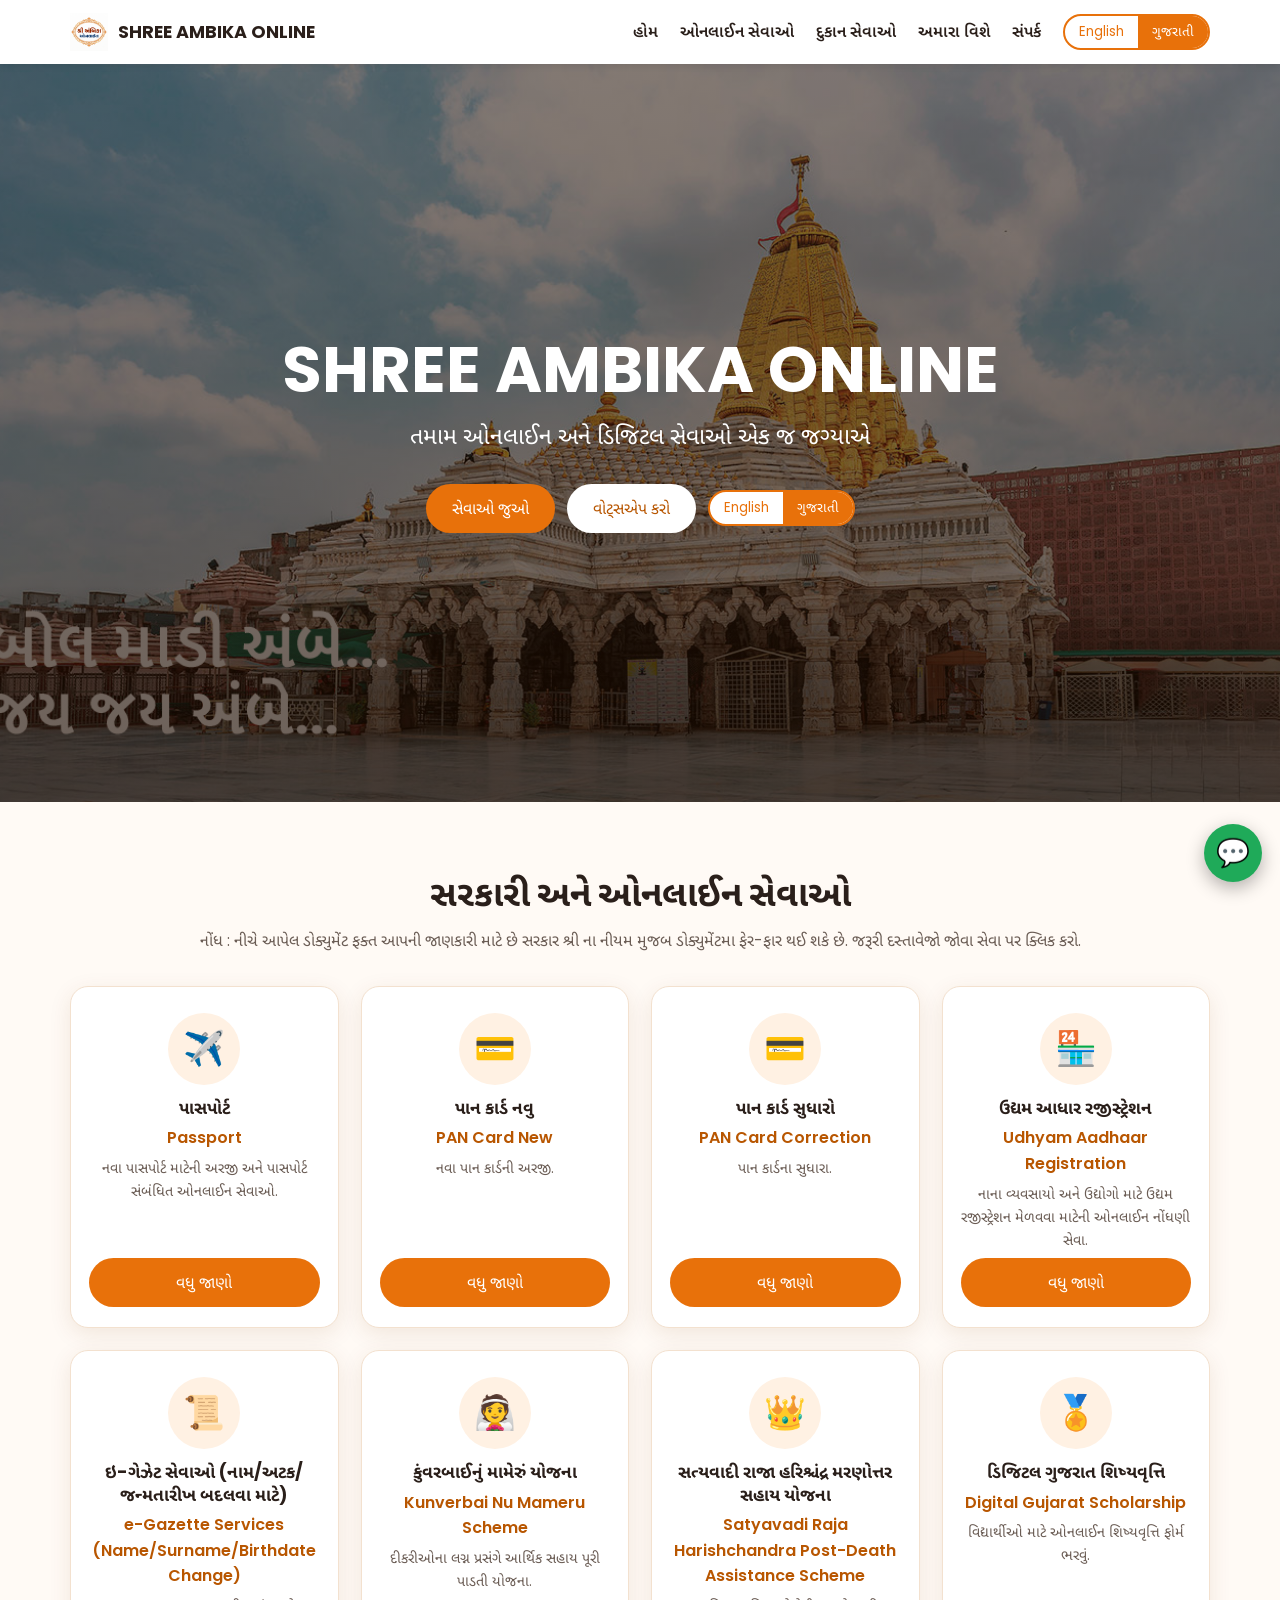
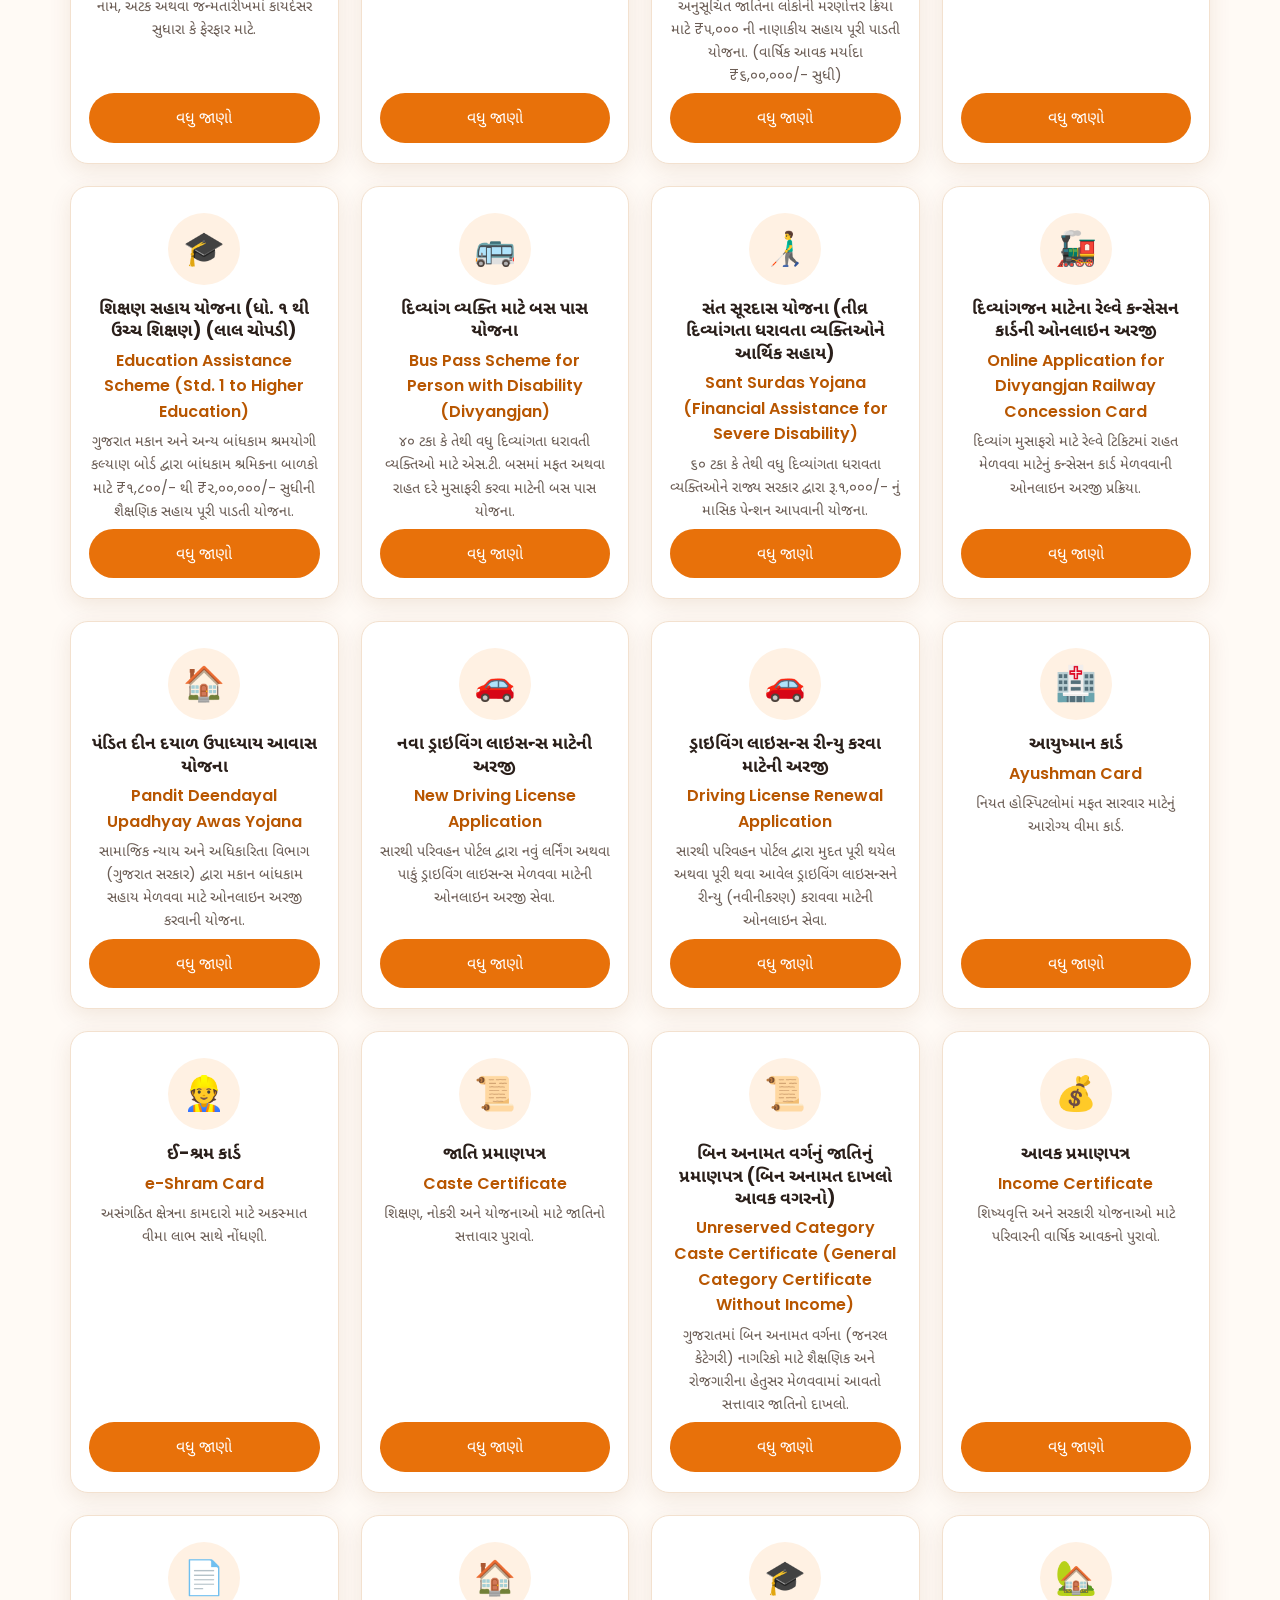
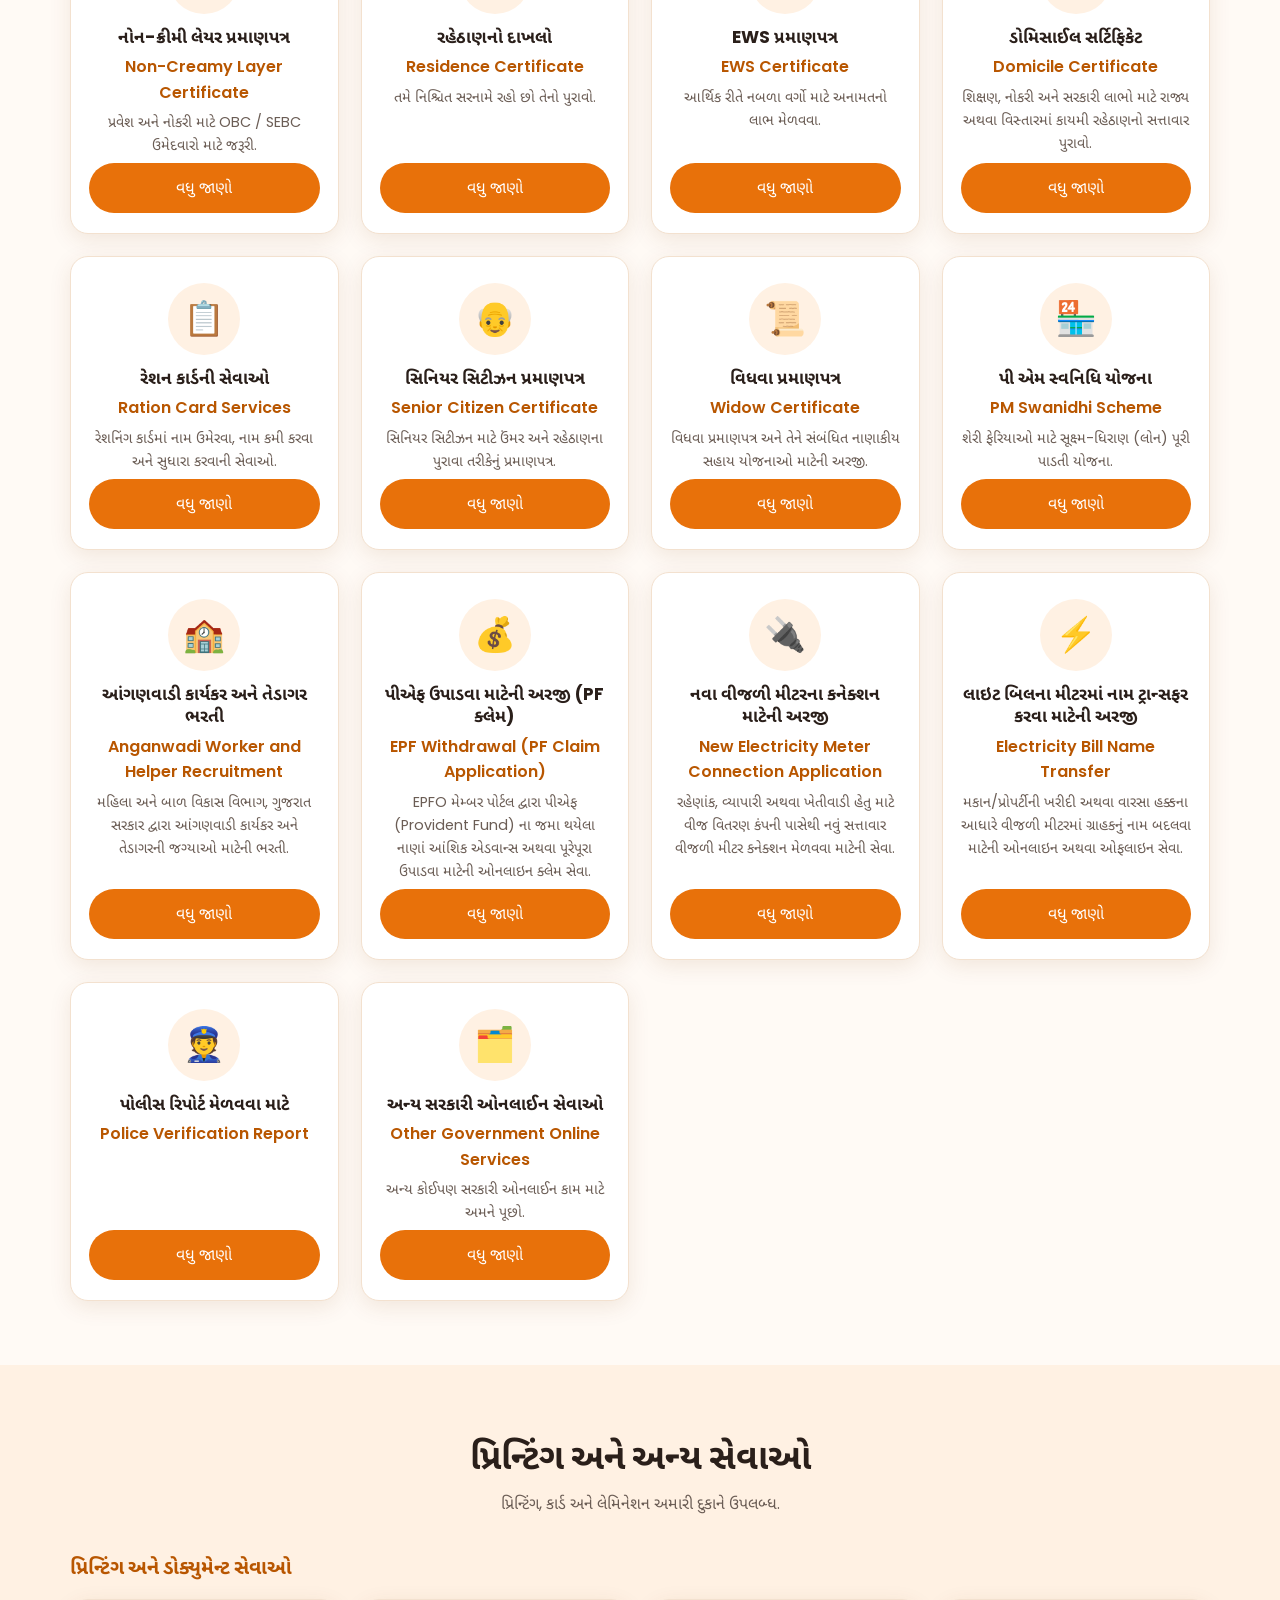
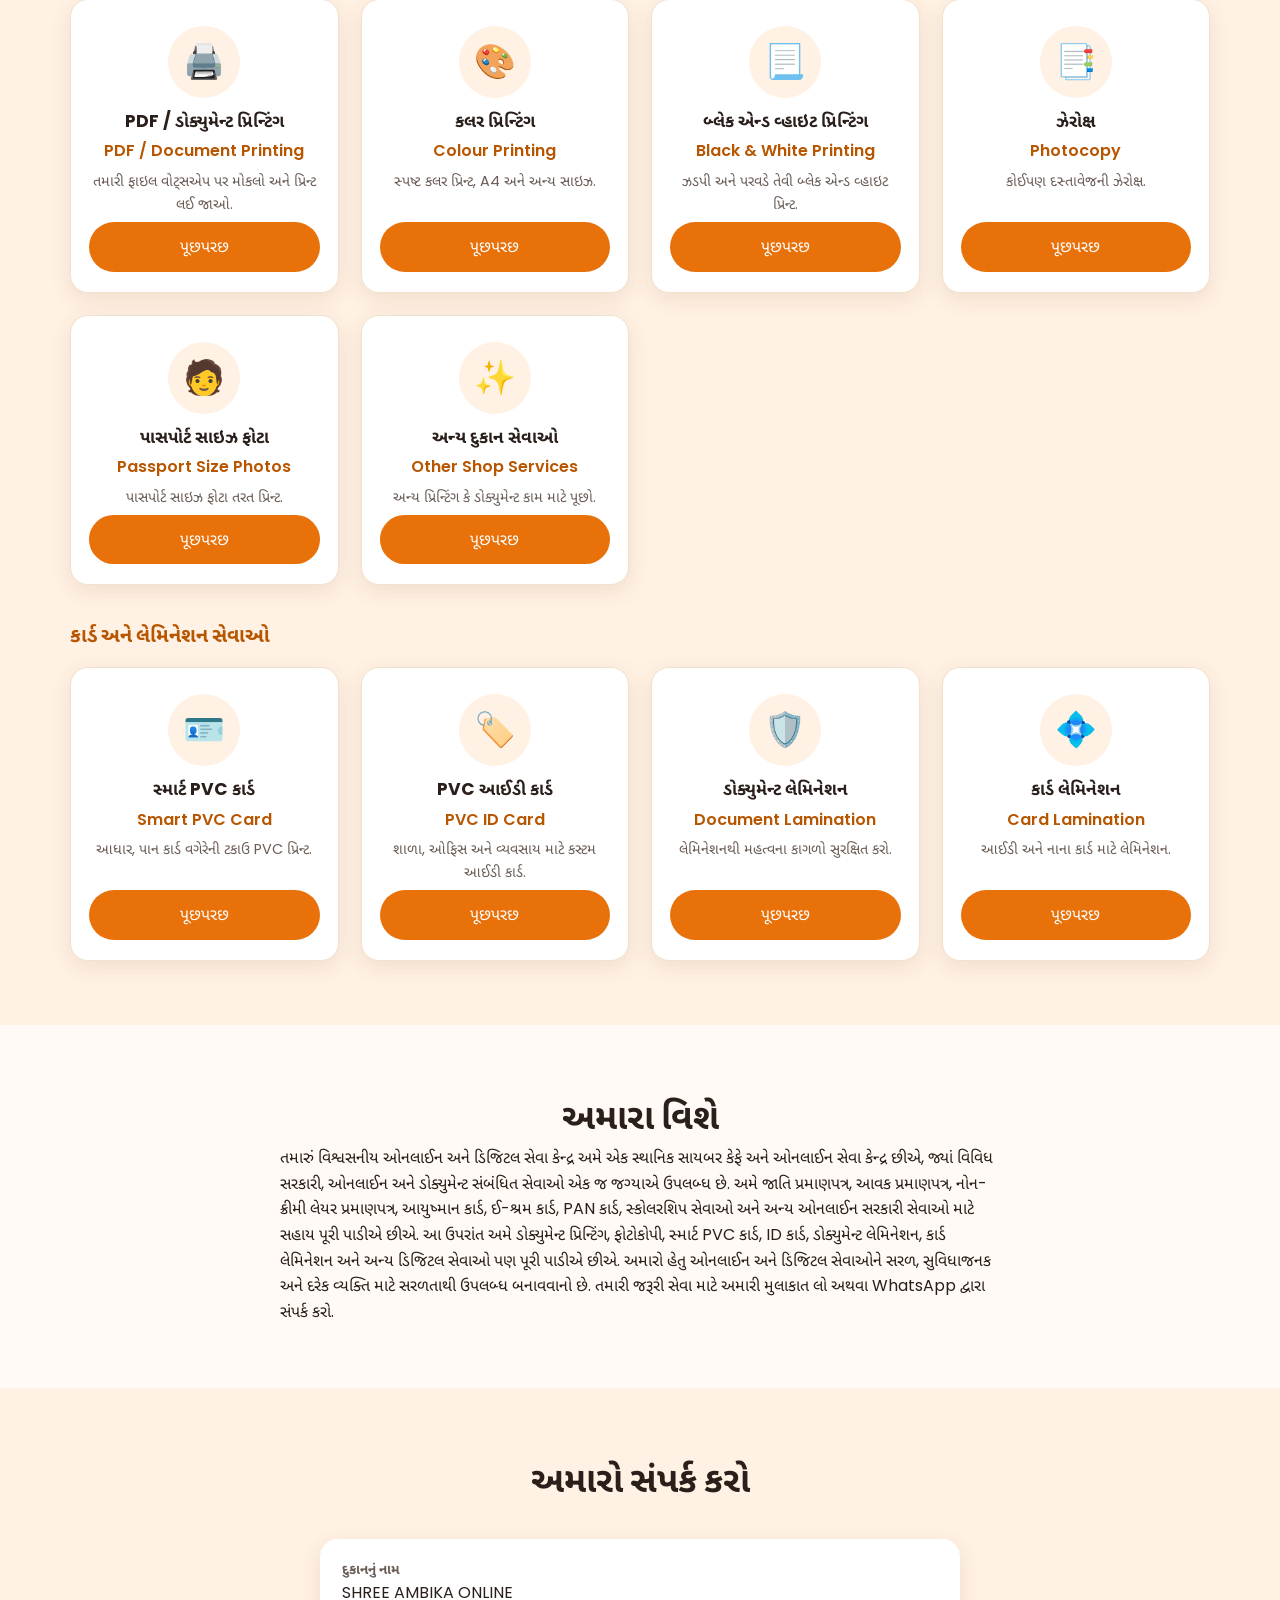
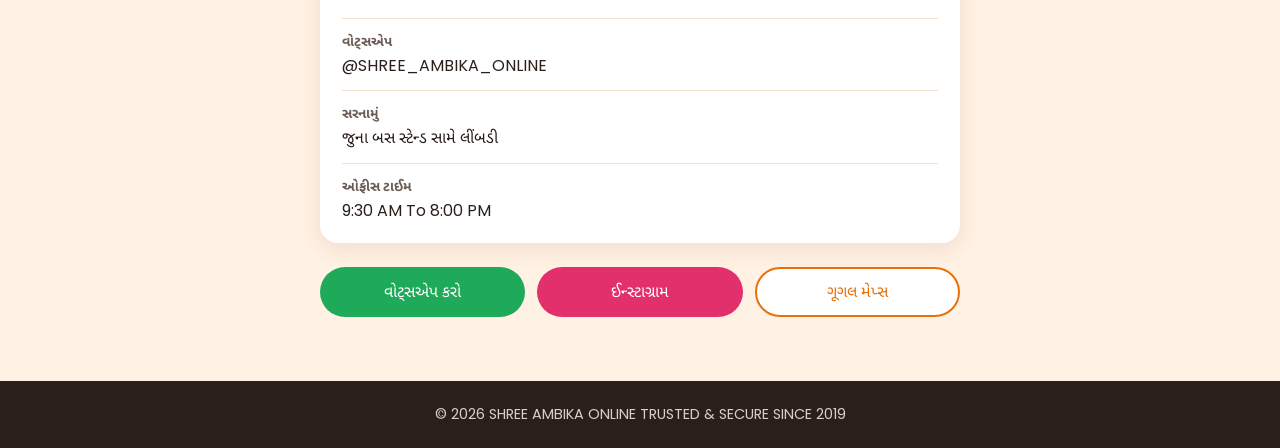
==== commit dfcaa3c3: "add logo to header" ====
--- a/index.html
+++ b/index.html
@@ -17,7 +17,7 @@
 <body>
     <header class="header">
         <div class="wrap bar">
-            <a href="#home" class="brand"><span class="logo" id="logo">🖥️</span><span data-shop-name></span></a>
+            <a href="#home" class="brand"><span class="logo" id="logo"><img src="images/logo.png" alt=""></span><span data-shop-name></span></a>
             <button class="burger" id="burger" aria-label="Menu" aria-expanded="false">☰</button>
             <nav id="nav" class="nav">
                 <a href="#home" data-i18n="nav_home"></a>
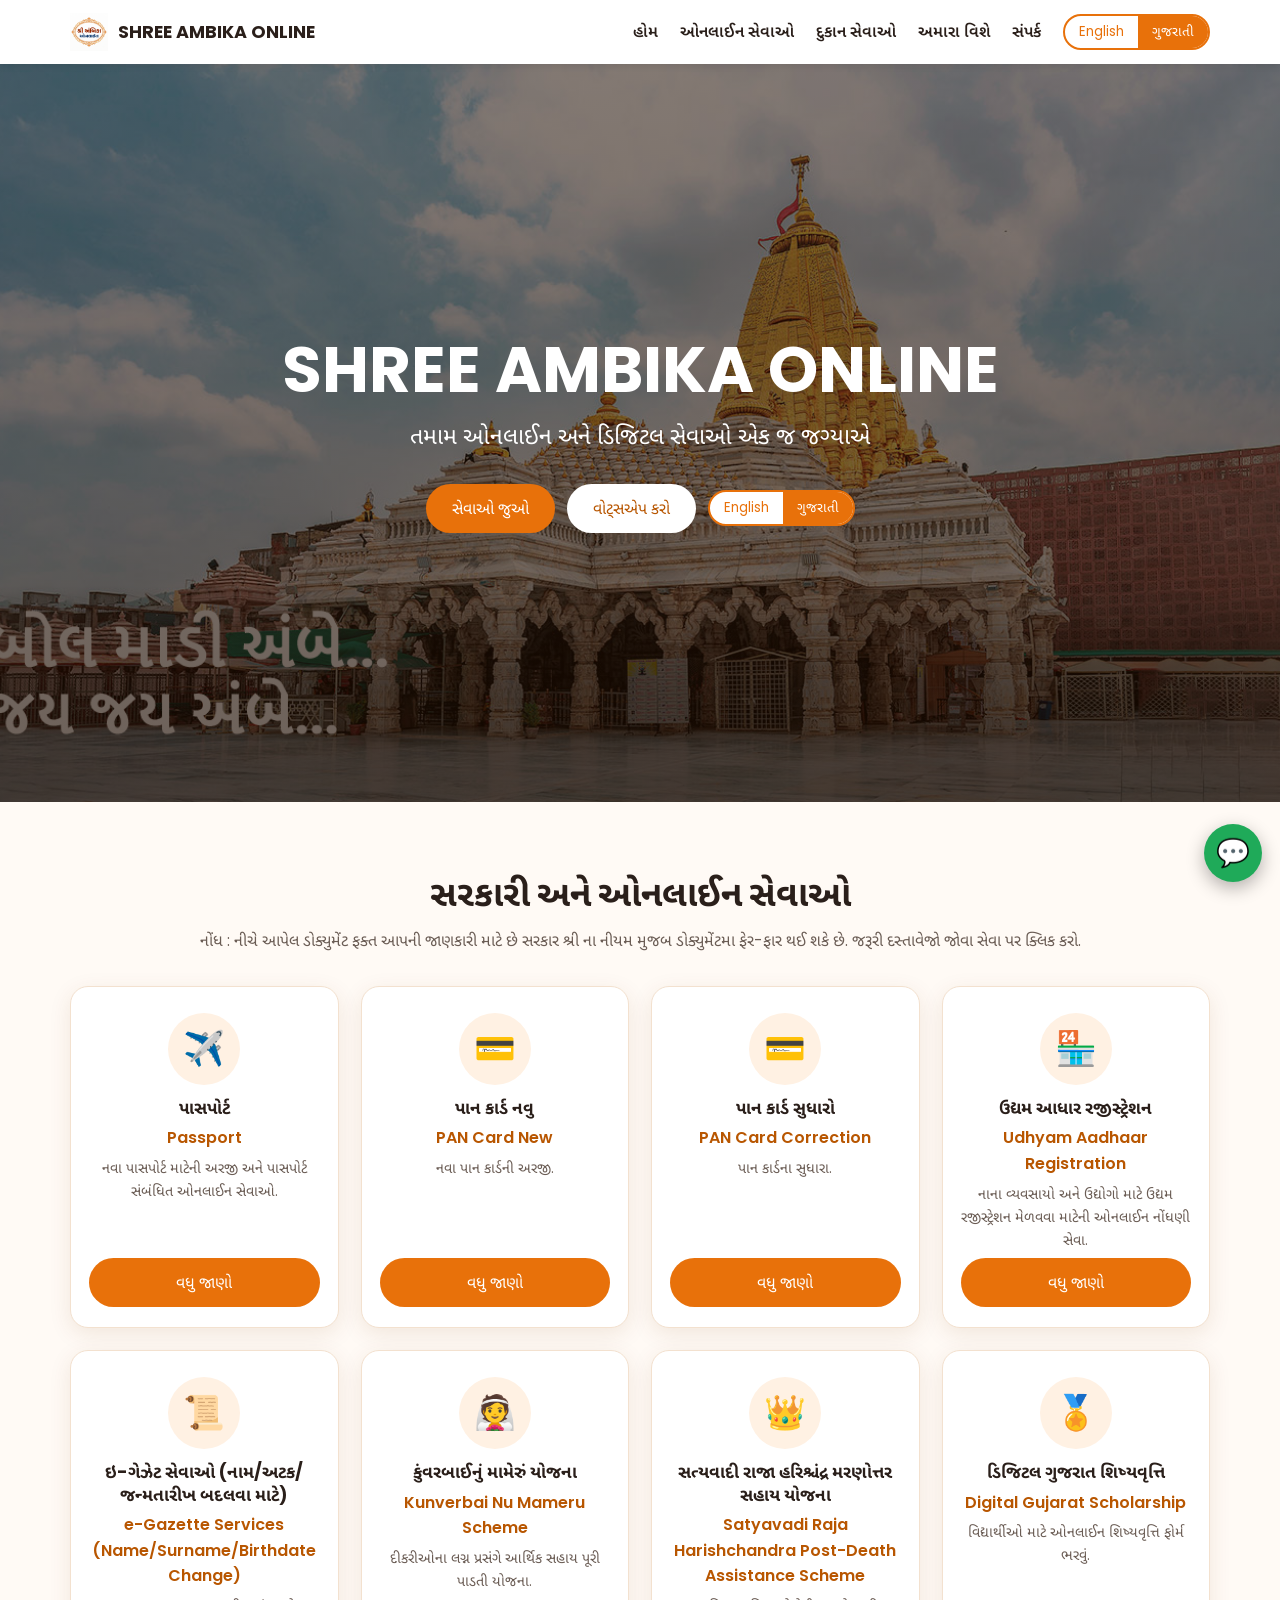
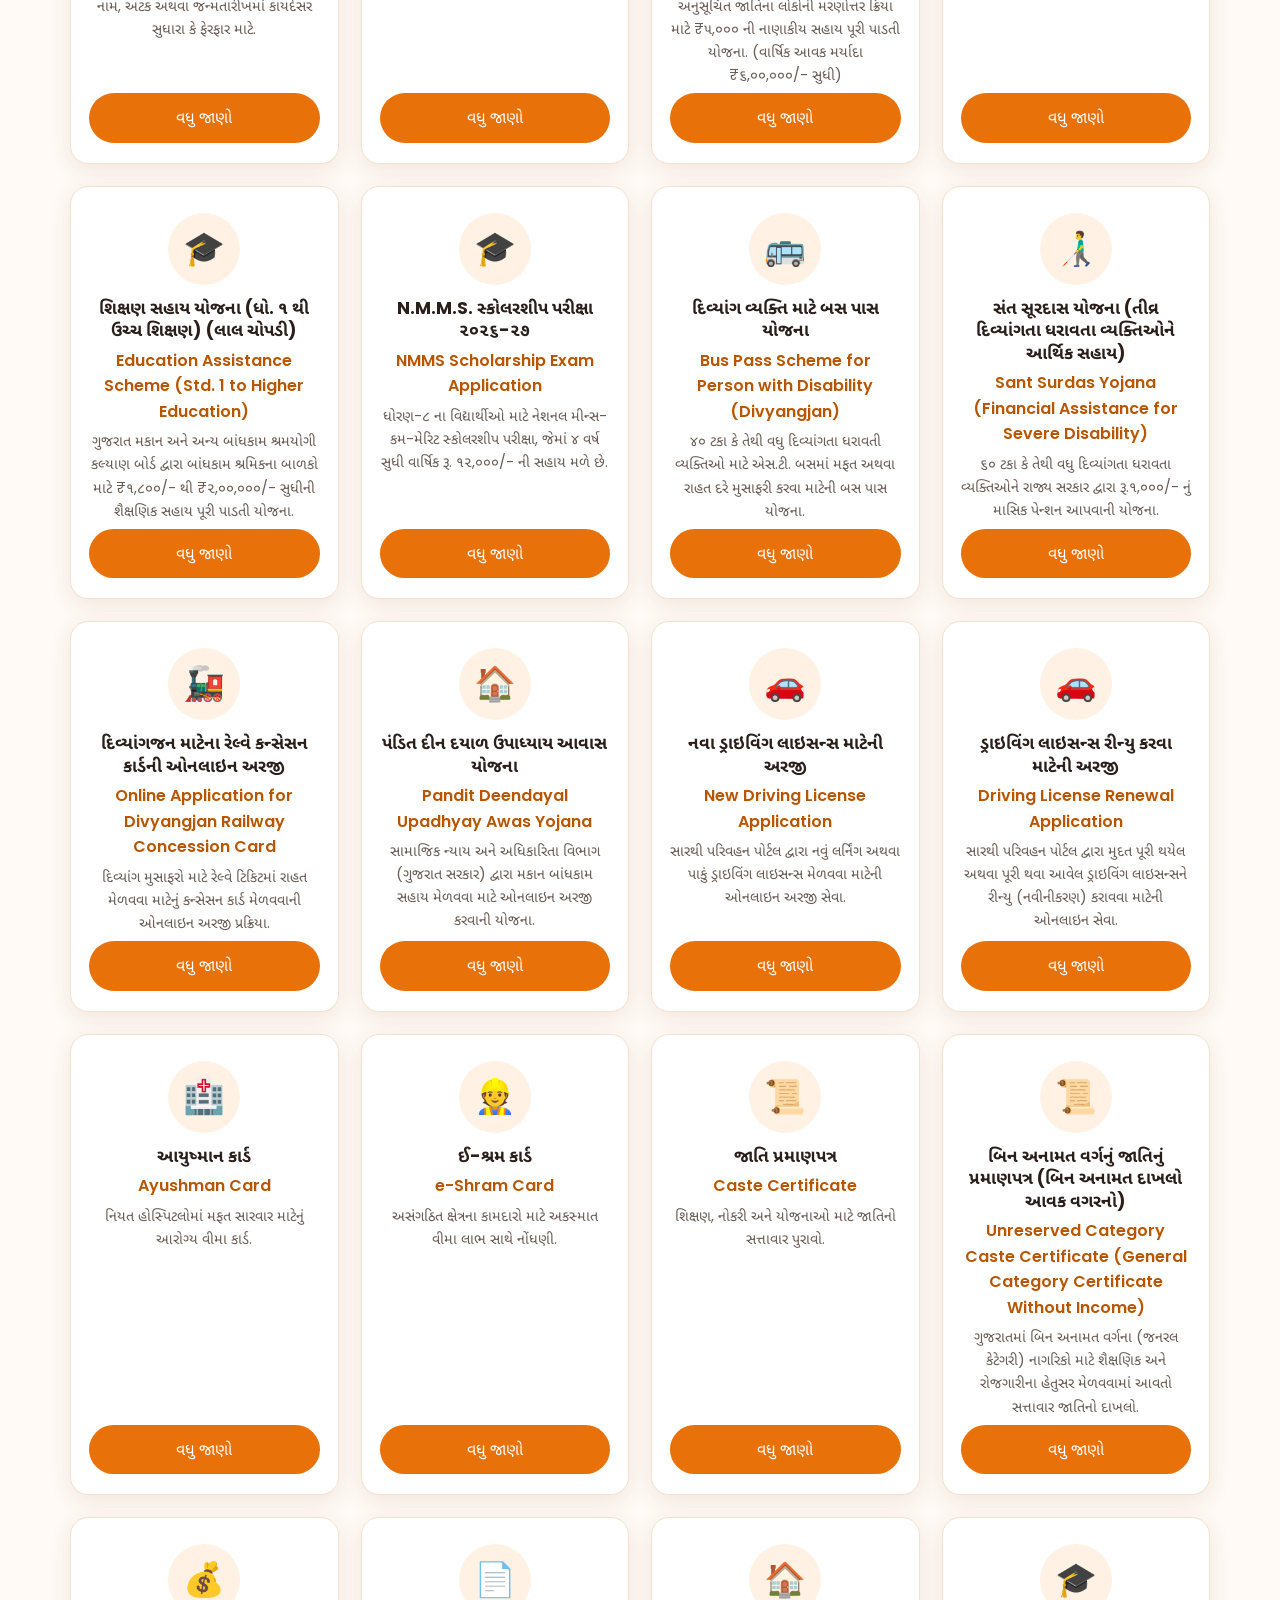
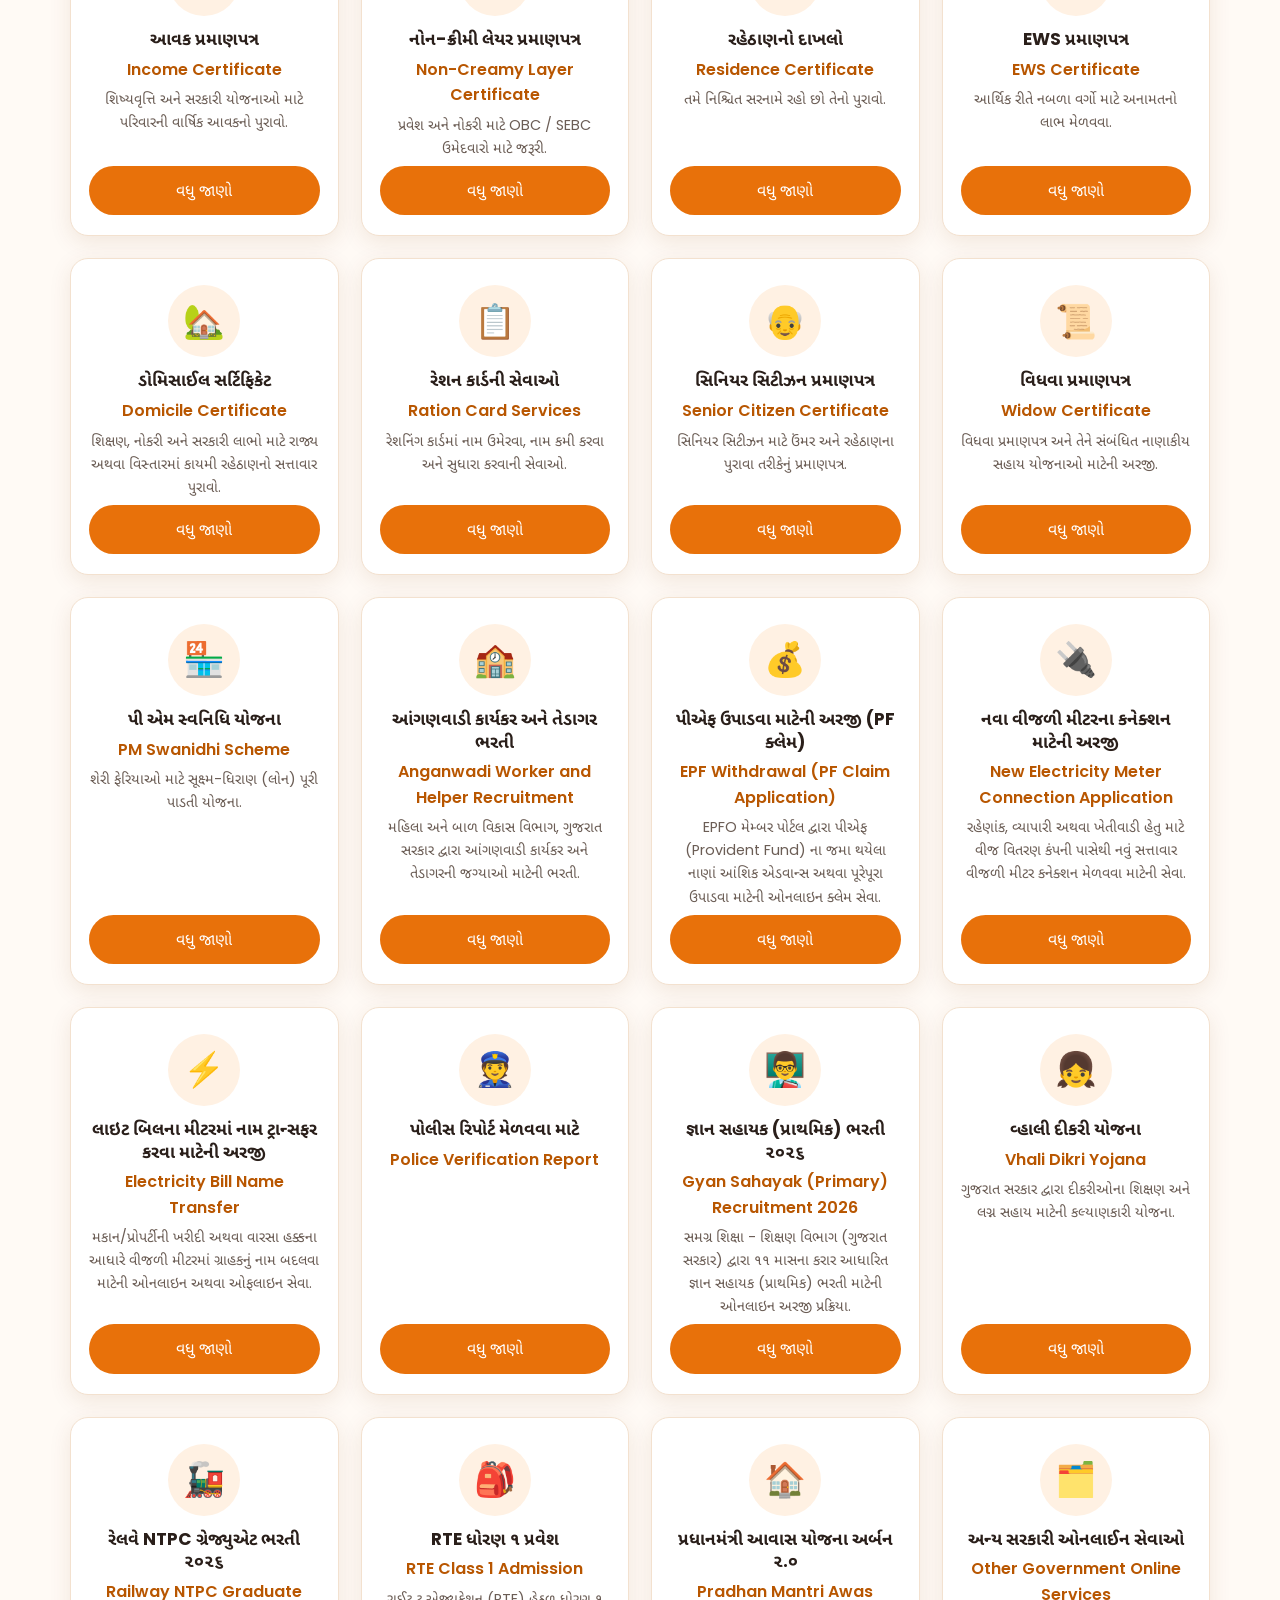
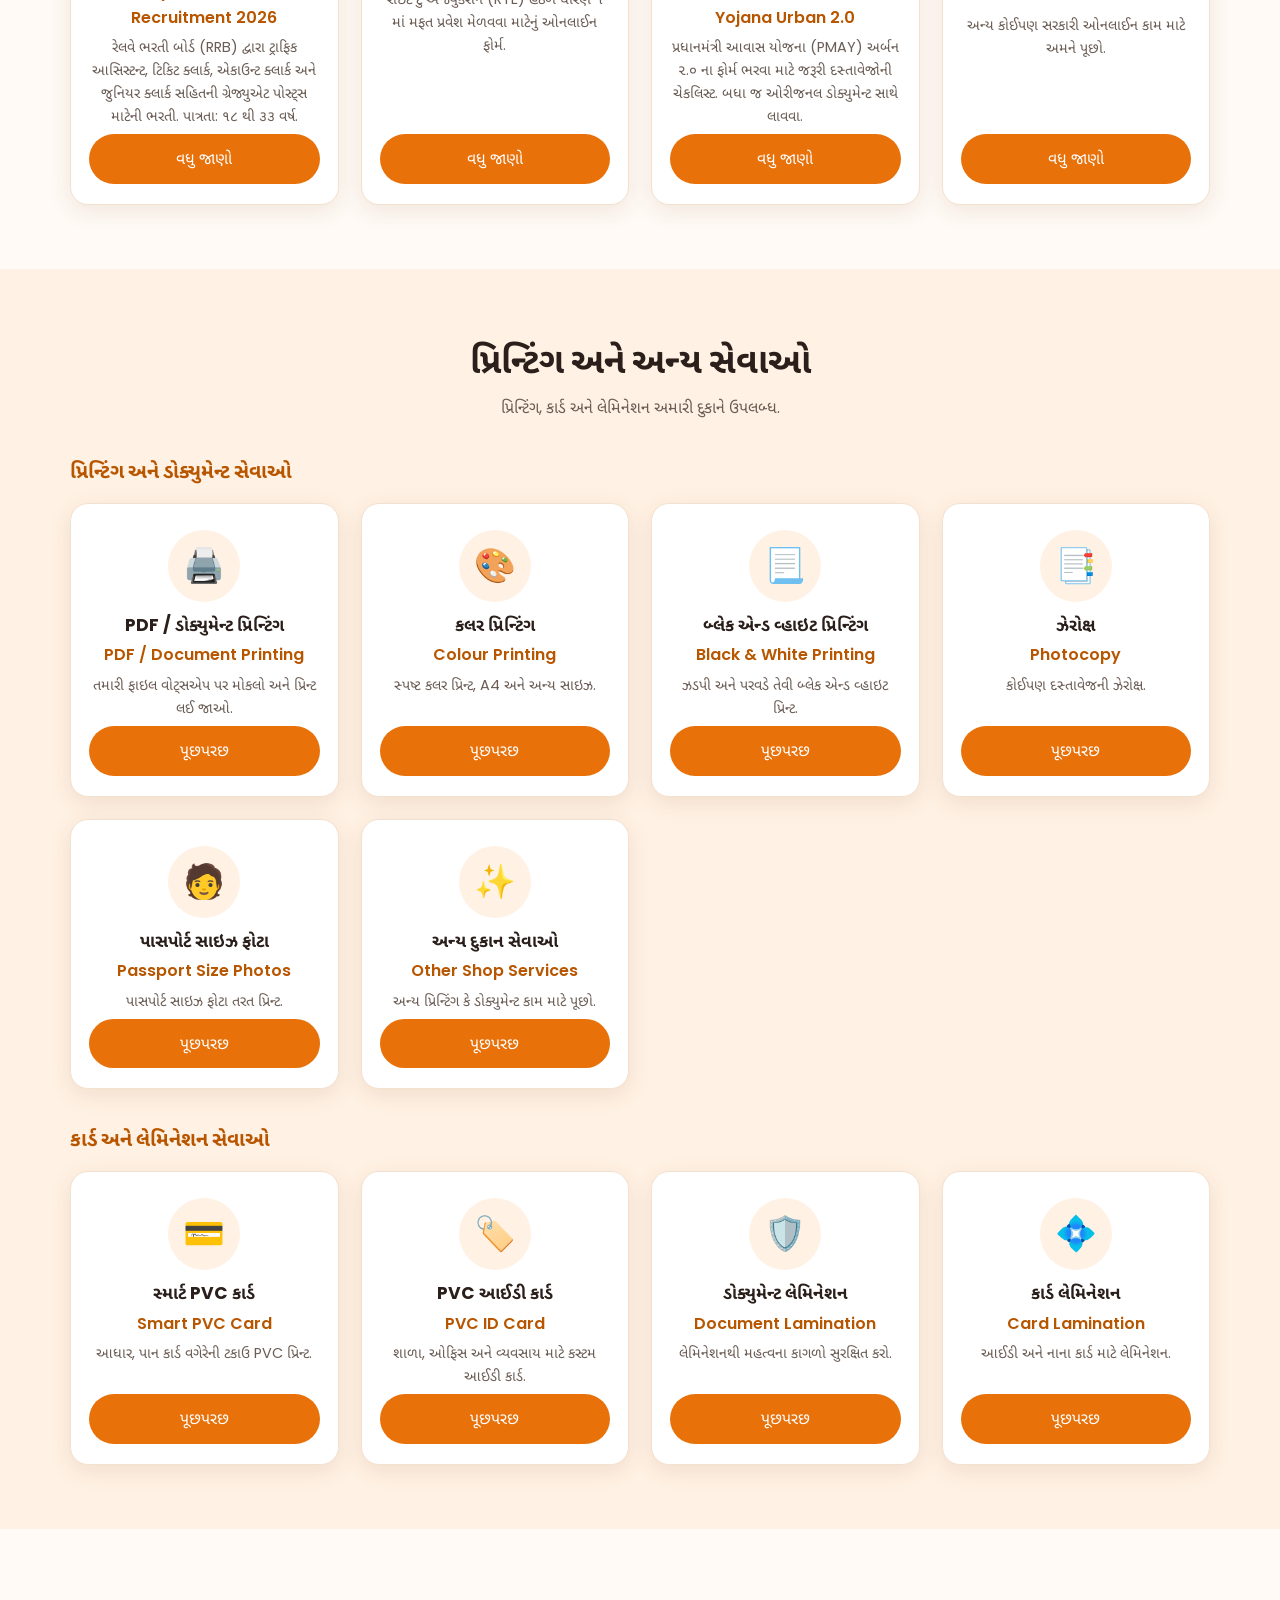
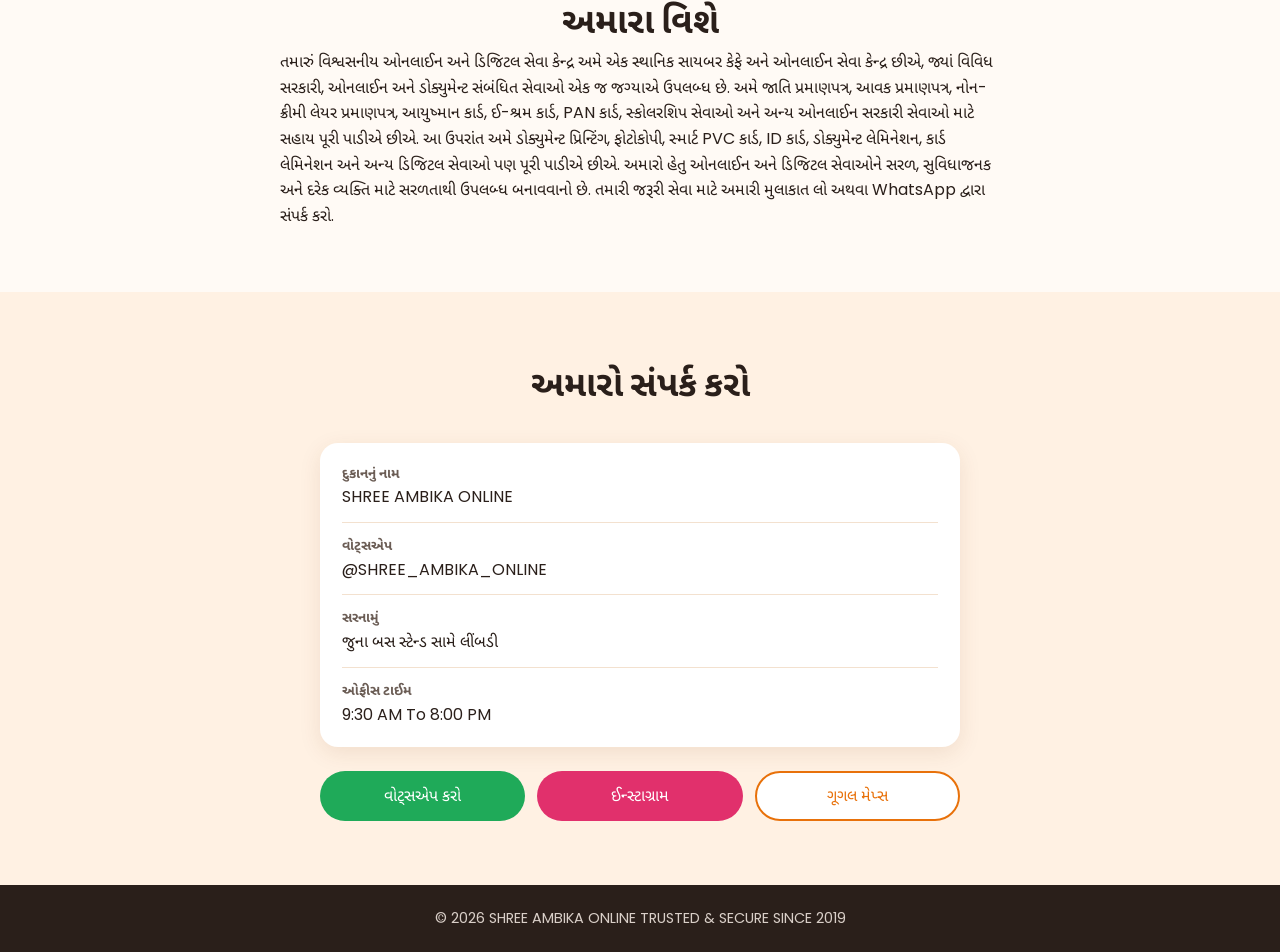
==== commit fa3a4505: "make service printable" ====
--- a/index.html
+++ b/index.html
@@ -5,19 +5,37 @@
     <meta charset="UTF-8">
     <meta name="viewport" content="width=device-width, initial-scale=1">
     <title>SHREE AMBIKA ONLINE</title>
-    <link rel="icon" type="image/png" href="images/logo.png">
+    <!-- SEO Metadata -->
+    <meta name="description" content="SHREE AMBIKA ONLINE in Limbdi, Gujarat offers online government services, PAN Card, Passport, certificates, scholarships, online forms, printing, Smart PVC Cards and more.">    <meta name="robots" content="index, follow">
+    <meta name="author" content="SHREE AMBIKA ONLINE">
+    <meta name="language" content="Gujarati, English">
+
+    <!-- Website Favicon -->
+    <link rel="icon" type="image/png" href="/images/logo.png">
+    <link rel="shortcut icon" type="image/png" href="/images/logo.png">
+
+    <!-- Canonical URL -->
+    <link rel="canonical" href="https://shree-ambika-online.netlify.app/">
+
+    <!-- Social Media Preview -->
+    <meta property="og:title" content="SHREE AMBIKA ONLINE | Limbdi">
+    <meta property="og:description" content="તમામ ઓનલાઇન અને ડિજિટલ સેવાઓ એક જ જગ્યાએ. Online government services, PAN Card, certificates, printing and more.">
+    <meta property="og:url" content="https://shree-ambika-online.netlify.app/">
+    <meta property="og:type" content="website">
+    <meta property="og:image" content="https://shree-ambika-online.netlify.app/images/logo.png">
+
+    <!-- Google Fonts -->
     <link rel="preconnect" href="https://fonts.googleapis.com">
     <link rel="preconnect" href="https://fonts.gstatic.com" crossorigin>
-    <link
-        href="https://fonts.googleapis.com/css2?family=Noto+Sans+Gujarati:wght@400;600;700&family=Poppins:wght@400;600;700&display=swap"
-        rel="stylesheet">
+    <link href="https://fonts.googleapis.com/css2?family=Noto+Sans+Gujarati:wght@400;600;700&family=Poppins:wght@400;600;700&display=swap" rel="stylesheet">
     <link rel="stylesheet" href="style.css">
 </head>
 
 <body>
     <header class="header">
         <div class="wrap bar">
-            <a href="#home" class="brand"><span class="logo" id="logo"><img src="images/logo.png" alt=""></span><span data-shop-name></span></a>
+            <a href="#home" class="brand"><span class="logo" id="logo"><img src="images/logo.png" alt=""></span><span
+                    data-shop-name></span></a>
             <button class="burger" id="burger" aria-label="Menu" aria-expanded="false">☰</button>
             <nav id="nav" class="nav">
                 <a href="#home" data-i18n="nav_home"></a>
@@ -112,6 +130,25 @@
             </div>
         </div>
     </div>
+    
+    <!-- Print-only checklist sheet (filled by script.js when a service popup opens) -->
+    <div id="print-sheet" aria-hidden="true">
+        <div class="ps-box">
+            <div class="ps-inner">
+                <div class="ps-tbox">
+                    <div class="ps-t1" id="ps-title"></div>
+                    <div class="ps-t2">બધા જ ડોક્યુમેન્ટ ઓરીજનલ સાથે રાખવા</div>
+                </div>
+                <div class="ps-pillw" id="ps-pillw"><div class="ps-pill">જરૂરી દસ્તાવેજો (ચેકલિસ્ટ)</div></div>
+                <div class="ps-list" id="ps-list"></div>
+                <div class="ps-note" id="ps-note"></div>
+                <div class="ps-dash"></div>
+                <div class="ps-shop" id="ps-shop"></div>
+                <div class="ps-addr" id="ps-addr"></div>
+            </div>
+        </div>
+    </div>
+
     <script src="script.js"></script>
 </body>
 
--- a/style.css
+++ b/style.css
@@ -522,4 +522,201 @@
         animation: none !important;
         transition: none !important
     }
-}+}
+
+/* =========================================================
+   PRINT / SAVE AS PDF  (service popup -> checklist poster)
+   Open a service popup, then Ctrl+P (or Save as PDF).
+   Page size: A4 portrait. Normal pages (no popup) print as usual.
+   ========================================================= */
+#print-sheet {
+    display: none;
+    width: 210mm;
+    height: 296.6mm;
+    position: relative;
+    overflow: hidden;
+    background: #062a45;
+    font-family: 'Noto Sans Gujarati', 'Poppins', sans-serif;
+    line-height: normal
+}
+
+#print-sheet.measuring {
+    display: block;
+    position: fixed;
+    left: -10000px;
+    top: 0
+}
+
+/* design box = 900px wide poster, scaled to A4 width (210mm = 793.7px) */
+#print-sheet .ps-box {
+    position: absolute;
+    left: 0;
+    top: 0;
+    width: 900px;
+    height: 1271px;
+    transform: scale(.88189);
+    transform-origin: 0 0
+}
+
+#print-sheet .ps-box::before {
+    content: "";
+    position: absolute;
+    inset: 16px;
+    border: 5px solid #c9a13b
+}
+
+#print-sheet .ps-box::after {
+    content: "";
+    position: absolute;
+    inset: 30px;
+    background: #fdf9f0;
+    border: 3px solid #c9a13b
+}
+
+#print-sheet .ps-inner {
+    position: absolute;
+    left: 62px;
+    right: 62px;
+    top: 68px;
+    z-index: 2
+}
+
+#print-sheet .ps-tbox {
+    background: #e6b84a;
+    border: 3px solid #9a7418;
+    text-align: center;
+    padding: 20px 20px 16px
+}
+
+#print-sheet .ps-t1 {
+    font-weight: 800;
+    color: #062a45;
+    font-size: 44px;
+    line-height: 1.3
+}
+
+#print-sheet .ps-t2 {
+    font-weight: 700;
+    color: #a01818;
+    font-size: 24px;
+    margin-top: 6px
+}
+
+#print-sheet .ps-pillw {
+    text-align: center;
+    margin: 24px 0 22px
+}
+
+#print-sheet .ps-pillw[hidden] {
+    display: none
+}
+
+#print-sheet .ps-pill {
+    display: inline-block;
+    background: #062a45;
+    color: #fff;
+    font-weight: 800;
+    font-size: 30px;
+    padding: 12px 48px;
+    border-radius: 40px
+}
+
+#print-sheet .ps-list {
+    padding: 0 12px
+}
+
+#print-sheet .ps-it {
+    display: flex;
+    align-items: center;
+    gap: 20px;
+    margin-bottom: var(--gap, 18px)
+}
+
+#print-sheet .ps-cb {
+    flex: 0 0 var(--cb, 38px);
+    height: var(--cb, 38px);
+    border: 3px solid #062a45;
+    border-radius: 8px;
+    background: #eef3fb;
+    color: #062a45;
+    font-weight: 800;
+    font-size: calc(var(--cb, 38px) * .6);
+    display: flex;
+    align-items: center;
+    justify-content: center
+}
+
+#print-sheet .ps-tx {
+    font-weight: 700;
+    color: #062a45;
+    font-size: var(--fs, 32px);
+    line-height: 1.35
+}
+
+#print-sheet .ps-note {
+    margin-top: 22px;
+    background: #fffbea;
+    border: 2.5px solid #c9a13b;
+    border-radius: 12px;
+    padding: 16px 22px;
+    text-align: center;
+    color: #b01c0c;
+    font-weight: 800;
+    font-size: 25px;
+    line-height: 1.5
+}
+
+#print-sheet .ps-dash {
+    border-top: 3px dashed #c9a13b;
+    margin: 22px 0 18px
+}
+
+#print-sheet .ps-shop {
+    text-align: center;
+    font-weight: 800;
+    color: #0a3a6a;
+    font-size: 64px;
+    line-height: 1.3
+}
+
+#print-sheet .ps-addr {
+    text-align: center;
+    font-weight: 800;
+    color: #111;
+    font-size: 36px;
+    margin-top: 6px
+}
+
+@page {
+    size: A4 portrait;
+    margin: 0
+}
+
+@media print {
+    body.ps-on {
+        margin: 0 !important;
+        padding: 0 !important;
+        height: auto !important;
+        overflow: visible !important;
+        background: #062a45 !important
+    }
+
+    html:has(body.ps-on) {
+        background: #062a45 !important
+    }
+
+    body.ps-on>*:not(#print-sheet) {
+        display: none !important
+    }
+
+    body.ps-on #print-sheet {
+        display: block !important;
+        page-break-after: avoid;
+        break-after: avoid
+    }
+
+    body.ps-on * {
+        -webkit-print-color-adjust: exact;
+        print-color-adjust: exact
+    }
+}
